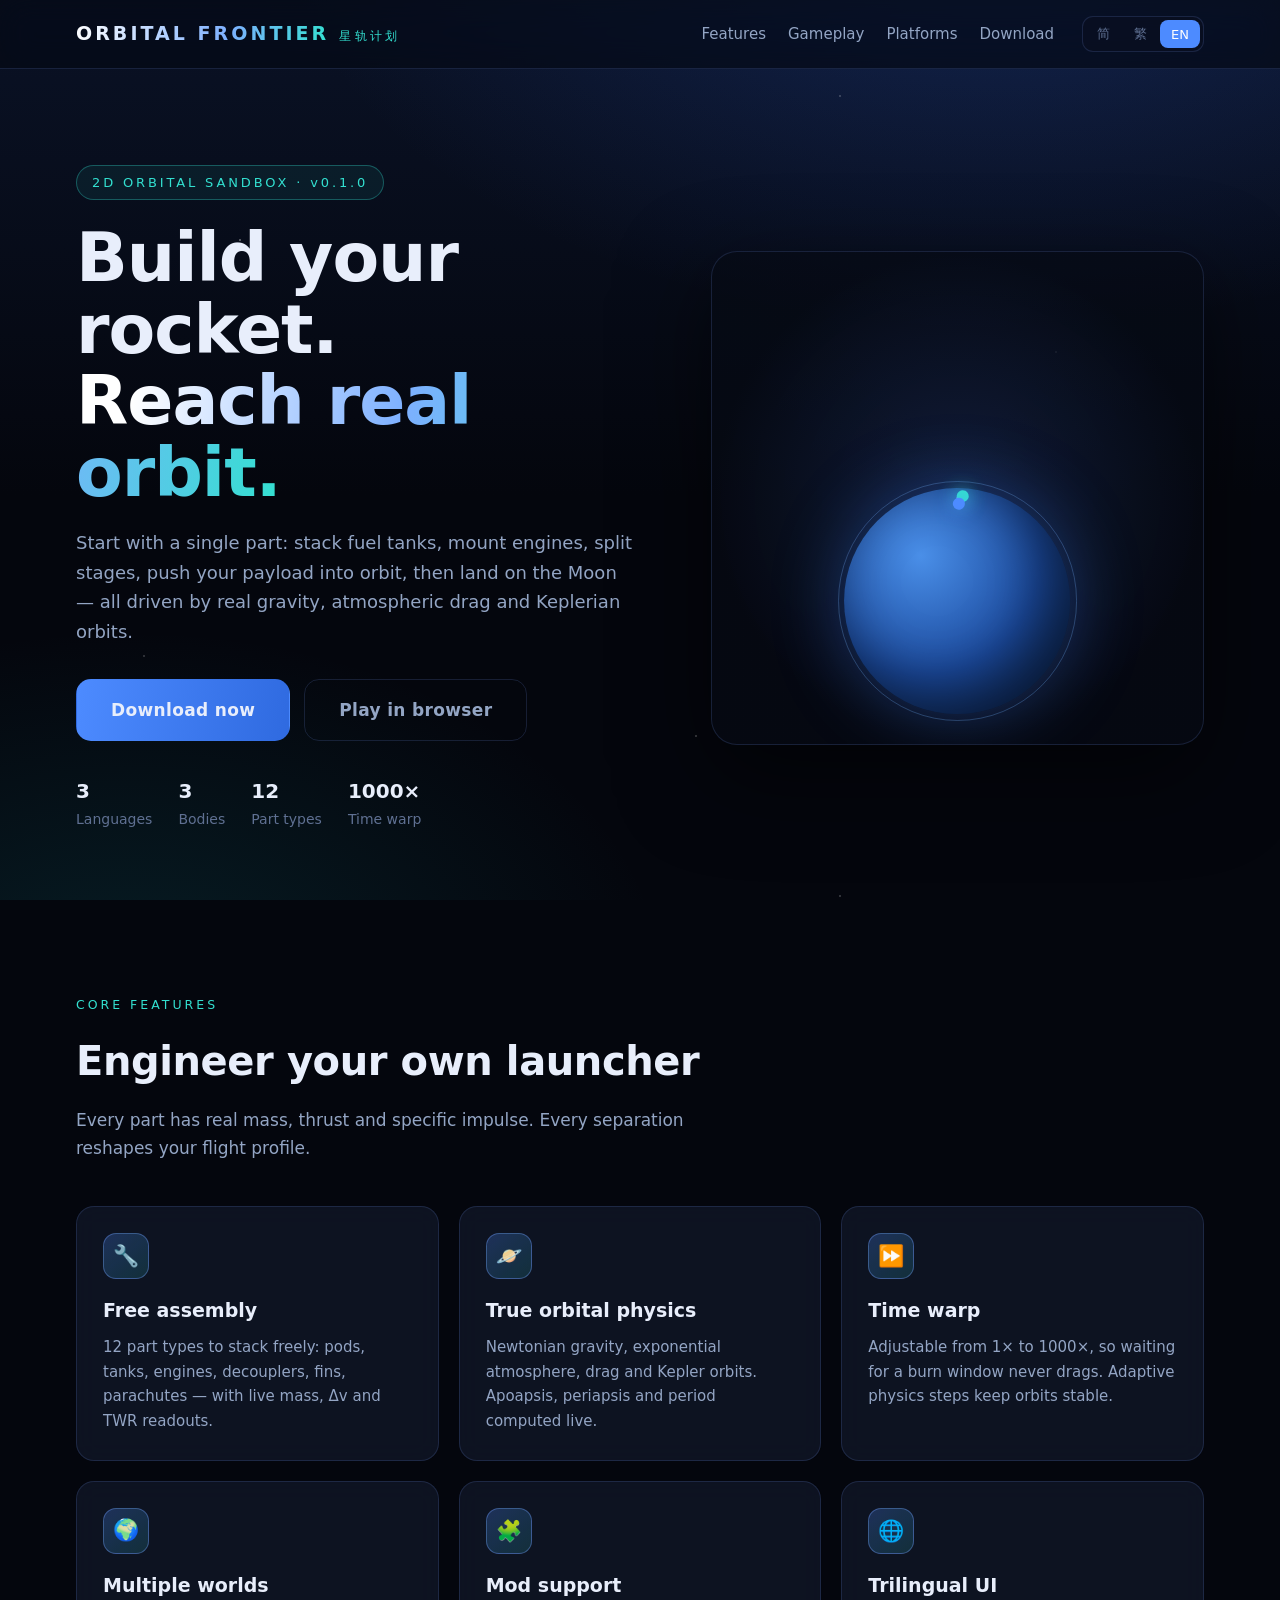
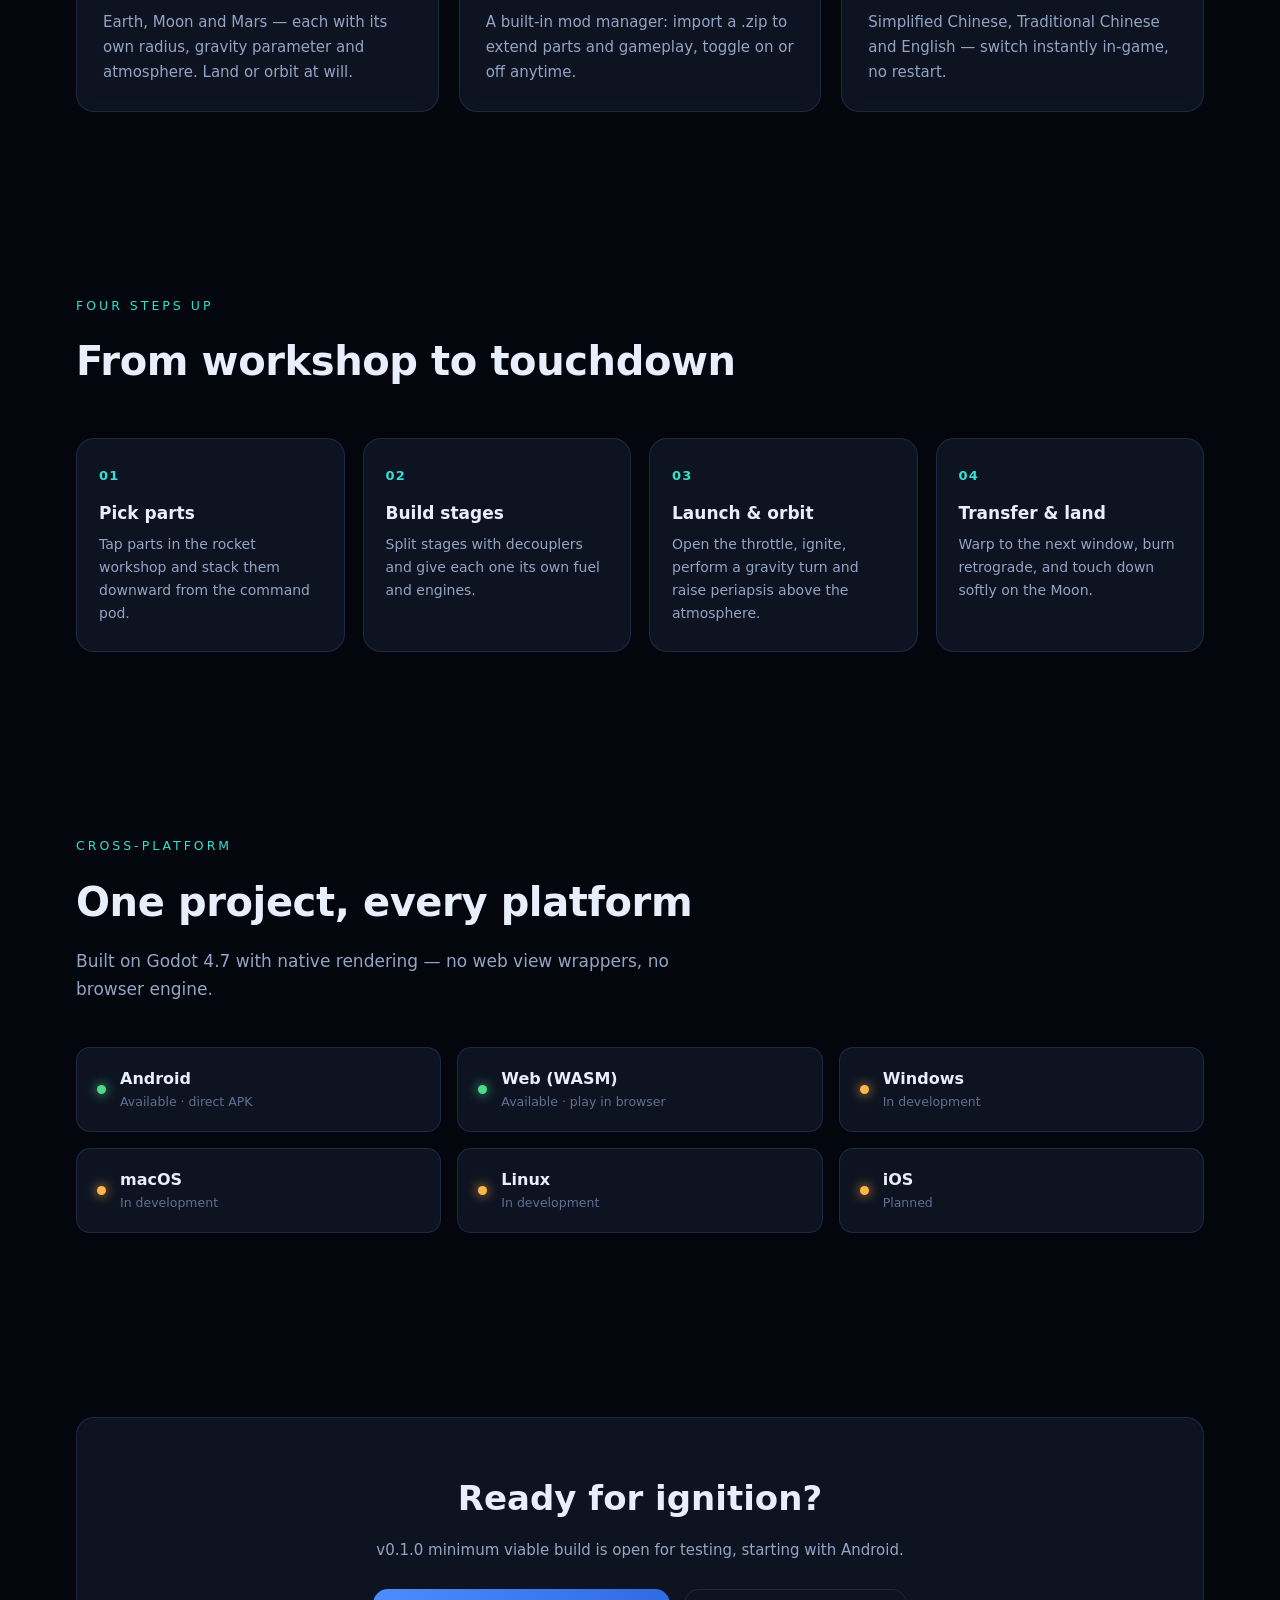
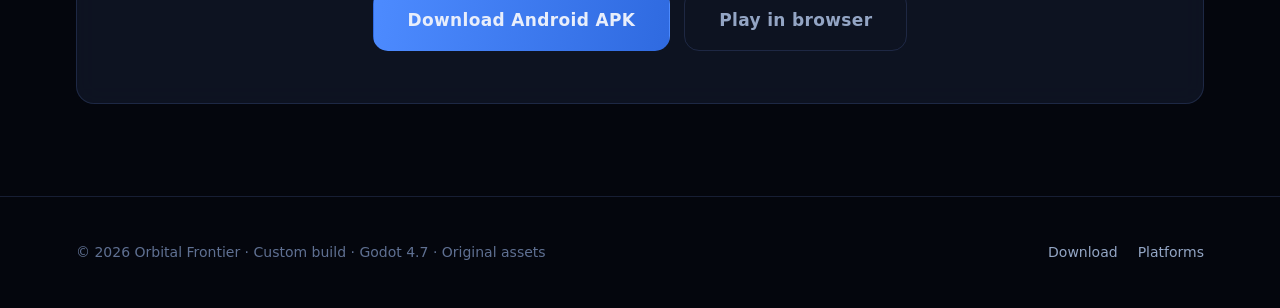
==== website/index.html @ 99273377 "feat: 星轨计划 ORBITAL FRONTIER — 2D 轨道航天沙盒（Godot 4.7） 一个原创的航天模拟游戏：自由组装多级火箭，在真实引力场中发射、重力转弯、 入轨、变轨与着陆。使用 " ====
<!DOCTYPE html>
<html lang="zh-CN">
<head>
<meta charset="UTF-8">
<meta name="viewport" content="width=device-width, initial-scale=1.0">
<title>星轨计划 ORBITAL FRONTIER — 2D 轨道航天沙盒</title>
<meta name="description" content="自由组装多级火箭，在真实引力场中发射、入轨、变轨与着陆。跨平台 2D 轨道航天模拟游戏。">
<link rel="stylesheet" href="assets/style.css">
<link rel="icon" href="data:image/svg+xml,<svg xmlns='http://www.w3.org/2000/svg' viewBox='0 0 100 100'><text y='.9em' font-size='90'>🚀</text></svg>">
</head>
<body>
<div id="stars"></div>

<header>
  <div class="wrap nav">
    <a class="brand" href="index.html">
      <span class="mark" data-i18n="brand">ORBITAL FRONTIER</span>
      <span class="sub" data-i18n="brand.sub">星轨计划</span>
    </a>
    <nav class="links">
      <a class="link" href="#features" data-i18n="nav.features">特性</a>
      <a class="link" href="#howto" data-i18n="nav.howto">玩法</a>
      <a class="link" href="#platforms" data-i18n="nav.platforms">平台</a>
      <a class="link" href="download.html" data-i18n="nav.download">下载</a>
    </nav>
    <div class="lang" id="lang">
      <button data-lang="zh_CN" class="on">简</button>
      <button data-lang="zh_TW">繁</button>
      <button data-lang="en">EN</button>
    </div>
  </div>
</header>

<!-- Hero -->
<section class="hero">
  <div class="wrap hero-grid">
    <div class="reveal">
      <div class="kicker" data-i18n="hero.kicker">2D 轨道航天沙盒 · v0.1.0</div>
      <h1 class="title">
        <span data-i18n="hero.t1">组装你的火箭</span><br>
        <span class="glow" data-i18n="hero.t2">飞向真实轨道</span>
      </h1>
      <p class="lede" data-i18n="hero.lede">从一枚零件开始：堆叠燃料罐、挂上引擎、分离级段，把载荷送进轨道，再降落在月球上。全部基于真实的引力、大气阻力与开普勒轨道力学。</p>
      <div class="cta">
        <a class="btn primary lg" href="download.html" data-i18n="hero.cta1">立即下载</a>
        <a class="btn ghost lg" href="play/" data-i18n="hero.cta2">网页试玩</a>
      </div>
      <div class="hero-meta">
        <div><b>3</b><span data-i18n="hero.m1">语言</span></div>
        <div><b>3</b><span data-i18n="hero.m2">星球</span></div>
        <div><b>12</b><span data-i18n="hero.m3">零件类型</span></div>
        <div><b>1000×</b><span data-i18n="hero.m4">时间加速</span></div>
      </div>
    </div>
    <div class="reveal">
      <div class="orbit-card">
        <div class="planet"></div>
        <div class="spinner"><div class="ring" style="width:86%;height:86%"><div class="rocket-dot" style="left:50%;top:-6px"></div></div></div>
        <div class="spinner2"><div class="ring" style="width:60%;height:60%"><div class="rocket-dot" style="left:-6px;top:50%;background:var(--accent);box-shadow:0 0 18px var(--accent)"></div></div></div>
      </div>
    </div>
  </div>
</section>

<!-- 特性 -->
<section id="features">
  <div class="wrap">
    <div class="sec-head reveal">
      <div class="eyebrow" data-i18n="feat.eyebrow">核心特性</div>
      <h2 data-i18n="feat.title">像工程师一样造火箭</h2>
      <p data-i18n="feat.sub">每一个零件都有质量、推力与比冲，每一级分离都会改变你的飞行剖面。</p>
    </div>
    <div class="grid c3">
      <div class="card reveal">
        <div class="ico">🔧</div>
        <h3 data-i18n="feat.1.t">自由组装</h3>
        <p data-i18n="feat.1.d">12 种零件自由堆叠：指令舱、燃料罐、引擎、分离器、尾翼、降落伞……实时显示质量、Δv 与推重比。</p>
      </div>
      <div class="card reveal">
        <div class="ico">🪐</div>
        <h3 data-i18n="feat.2.t">真实轨道物理</h3>
        <p data-i18n="feat.2.d">牛顿引力、指数大气模型、阻力与开普勒轨道。远地点、近地点、轨道周期实时计算。</p>
      </div>
      <div class="card reveal">
        <div class="ico">⏩</div>
        <h3 data-i18n="feat.3.t">时间加速</h3>
        <p data-i18n="feat.3.d">1× 到 1000× 可调，等待下一次点火窗口不再漫长。物理步长自适应，轨道依然稳定。</p>
      </div>
      <div class="card reveal">
        <div class="ico">🌍</div>
        <h3 data-i18n="feat.4.t">多星球场景</h3>
        <p data-i18n="feat.4.d">地球、月球与火星，各自拥有独立的半径、引力参数与大气条件，可着陆、可入轨。</p>
      </div>
      <div class="card reveal">
        <div class="ico">🧩</div>
        <h3 data-i18n="feat.5.t">Mod 支持</h3>
        <p data-i18n="feat.5.d">内置 Mod 管理器，导入 .zip 即可扩展零件与玩法，随时启用或停用。</p>
      </div>
      <div class="card reveal">
        <div class="ico">🌐</div>
        <h3 data-i18n="feat.6.t">三语言界面</h3>
        <p data-i18n="feat.6.d">简体中文、繁體中文与 English，游戏内一键即时切换，无需重启。</p>
      </div>
    </div>
  </div>
</section>

<!-- 玩法 -->
<section id="howto">
  <div class="wrap">
    <div class="sec-head reveal">
      <div class="eyebrow" data-i18n="how.eyebrow">四步上天</div>
      <h2 data-i18n="how.title">从工坊到着陆</h2>
    </div>
    <div class="steps">
      <div class="step reveal">
        <h4 data-i18n="how.1.t">挑零件</h4>
        <p data-i18n="how.1.d">在火箭工坊中点击零件，从指令舱开始向下堆叠。</p>
      </div>
      <div class="step reveal">
        <h4 data-i18n="how.2.t">组装多级</h4>
        <p data-i18n="how.2.d">用分离器切分级段，为每一级配置燃料与引擎。</p>
      </div>
      <div class="step reveal">
        <h4 data-i18n="how.3.t">发射入轨</h4>
        <p data-i18n="how.3.d">推节流阀点火，做重力转向，把近地点抬到大气层之上。</p>
      </div>
      <div class="step reveal">
        <h4 data-i18n="how.4.t">变轨与着陆</h4>
        <p data-i18n="how.4.d">用时间加速等待窗口，反推减速，安全降落在月球表面。</p>
      </div>
    </div>
  </div>
</section>

<!-- 平台 -->
<section id="platforms">
  <div class="wrap">
    <div class="sec-head reveal">
      <div class="eyebrow" data-i18n="plat.eyebrow">跨平台</div>
      <h2 data-i18n="plat.title">一套工程，全平台运行</h2>
      <p data-i18n="plat.sub">基于 Godot 4.7 原生渲染，不套壳、不依赖浏览器内核。</p>
    </div>
    <div class="plat">
      <div class="item reveal"><div class="dot"></div><div><div class="nm">Android</div><div class="st" data-i18n="plat.available">已支持 · APK 直装</div></div></div>
      <div class="item reveal"><div class="dot"></div><div><div class="nm">Web (WASM)</div><div class="st" data-i18n="plat.available2">已支持 · 浏览器直接玩</div></div></div>
      <div class="item reveal soon"><div class="dot"></div><div><div class="nm">Windows</div><div class="st" data-i18n="plat.soon">开发中</div></div></div>
      <div class="item reveal soon"><div class="dot"></div><div><div class="nm">macOS</div><div class="st" data-i18n="plat.soon">开发中</div></div></div>
      <div class="item reveal soon"><div class="dot"></div><div><div class="nm">Linux</div><div class="st" data-i18n="plat.soon">开发中</div></div></div>
      <div class="item reveal soon"><div class="dot"></div><div><div class="nm">iOS</div><div class="st" data-i18n="plat.planned">计划中</div></div></div>
    </div>
  </div>
</section>

<!-- CTA -->
<section>
  <div class="wrap center reveal">
    <div class="card" style="padding:52px 32px">
      <h2 style="font-size:34px;margin-bottom:12px" data-i18n="cta.title">准备好点火了吗？</h2>
      <p style="color:var(--dim);margin-bottom:26px" data-i18n="cta.sub">v0.1.0 最小可执行版本现已开放测试，Android 端优先。</p>
      <div class="cta" style="justify-content:center">
        <a class="btn primary lg" href="download.html" data-i18n="cta.btn1">下载 Android APK</a>
        <a class="btn ghost lg" href="play/" data-i18n="cta.btn2">在浏览器试玩</a>
      </div>
    </div>
  </div>
</section>

<footer>
  <div class="wrap foot">
    <div>© 2026 Orbital Frontier · <span data-i18n="foot.made">自制引擎 · Godot 4.7 · 原创素材</span></div>
    <div style="display:flex;gap:20px">
      <a href="download.html" data-i18n="nav.download">下载</a>
      <a href="index.html#platforms" data-i18n="nav.platforms">平台</a>
    </div>
  </div>
</footer>

<script src="assets/i18n.js"></script>
<script>
  OF.initI18n('index');
  const io = new IntersectionObserver((es) => {
    es.forEach(e => { if (e.isIntersecting) e.target.classList.add('in'); });
  }, { threshold: 0.12 });
  document.querySelectorAll('.reveal').forEach(el => io.observe(el));
</script>
</body>
</html>
---- website/assets/style.css ----
:root {
  --ink: #04060d;
  --bg: #070b16;
  --bg2: #0b1226;
  --panel: rgba(20, 28, 48, 0.62);
  --panel-solid: #121a2e;
  --stroke: rgba(90, 120, 190, 0.22);
  --stroke-hi: rgba(110, 150, 240, 0.42);
  --text: #e8eefb;
  --dim: #93a5c4;
  --mute: #5f7092;
  --accent: #4d8bff;
  --accent-hi: #7db0ff;
  --accent-lo: #2158c9;
  --cyan: #33e0d0;
  --ok: #4ddb8b;
  --warn: #ffb648;
  --radius: 18px;
  --maxw: 1180px;
  --font: "Noto Sans SC", "PingFang SC", "Microsoft YaHei", system-ui, -apple-system, "Segoe UI", Roboto, sans-serif;
}

* { box-sizing: border-box; margin: 0; padding: 0; }

html { scroll-behavior: smooth; }

body {
  font-family: var(--font);
  color: var(--text);
  background: var(--ink);
  line-height: 1.65;
  -webkit-font-smoothing: antialiased;
  overflow-x: hidden;
}

/* ── 动态星空背景 ─────────────────────────── */
#stars {
  position: fixed;
  inset: 0;
  z-index: -2;
  background:
    radial-gradient(1200px 700px at 78% -10%, rgba(45, 90, 200, 0.28), transparent 60%),
    radial-gradient(900px 600px at 10% 110%, rgba(20, 150, 160, 0.16), transparent 60%),
    linear-gradient(180deg, #0a1226 0%, #04060d 55%, #04060d 100%);
}
#stars::after {
  content: "";
  position: absolute;
  inset: 0;
  background-image:
    radial-gradient(1.4px 1.4px at 20% 30%, rgba(255,255,255,.75), transparent),
    radial-gradient(1.2px 1.2px at 70% 12%, rgba(255,255,255,.55), transparent),
    radial-gradient(1.6px 1.6px at 42% 68%, rgba(255,255,255,.65), transparent),
    radial-gradient(1.1px 1.1px at 88% 44%, rgba(255,255,255,.5), transparent),
    radial-gradient(1.3px 1.3px at 12% 82%, rgba(255,255,255,.45), transparent),
    radial-gradient(1.5px 1.5px at 58% 92%, rgba(255,255,255,.5), transparent);
  background-size: 1200px 800px;
  animation: drift 90s linear infinite;
  opacity: .8;
}
@keyframes drift { from { background-position: 0 0; } to { background-position: 1200px 800px; } }

/* ── 布局 ─────────────────────────────────── */
.wrap { max-width: var(--maxw); margin: 0 auto; padding: 0 26px; }
section { padding: 92px 0; position: relative; }
.center { text-align: center; }

/* ── 导航 ─────────────────────────────────── */
header {
  position: sticky; top: 0; z-index: 50;
  backdrop-filter: blur(16px) saturate(140%);
  background: rgba(6, 10, 20, 0.72);
  border-bottom: 1px solid var(--stroke);
}
.nav { display: flex; align-items: center; gap: 28px; height: 68px; }
.brand { display: flex; align-items: baseline; gap: 10px; text-decoration: none; color: var(--text); }
.brand .mark {
  font-weight: 800; font-size: 19px; letter-spacing: .16em;
  background: linear-gradient(100deg, #fff, var(--accent-hi) 60%, var(--cyan));
  -webkit-background-clip: text; background-clip: text; color: transparent;
}
.brand .sub { font-size: 12px; letter-spacing: .28em; color: var(--cyan); }
.nav .links { display: flex; gap: 22px; margin-left: auto; }
.nav a.link {
  color: var(--dim); text-decoration: none; font-size: 15px;
  transition: color .2s;
}
.nav a.link:hover { color: var(--text); }

/* ── 按钮 ─────────────────────────────────── */
.btn {
  display: inline-flex; align-items: center; justify-content: center; gap: 10px;
  padding: 13px 26px; border-radius: 13px; border: 1px solid var(--stroke-hi);
  background: linear-gradient(180deg, rgba(77,139,255,.22), rgba(77,139,255,.10));
  color: var(--text); font-family: var(--font); font-size: 16px; font-weight: 600;
  text-decoration: none; cursor: pointer; transition: transform .16s, box-shadow .22s, background .2s;
  letter-spacing: .02em;
}
.btn:hover { transform: translateY(-2px); box-shadow: 0 12px 34px rgba(77,139,255,.28); background: linear-gradient(180deg, rgba(77,139,255,.34), rgba(77,139,255,.16)); }
.btn.primary { background: linear-gradient(100deg, var(--accent), #2f6ae0); border-color: transparent; }
.btn.primary:hover { box-shadow: 0 14px 40px rgba(77,139,255,.45); }
.btn.ghost { background: transparent; border-color: var(--stroke); color: var(--dim); }
.btn.ghost:hover { color: var(--text); border-color: var(--stroke-hi); }
.btn.lg { padding: 16px 34px; font-size: 17px; border-radius: 15px; }
.btn.sm { padding: 9px 18px; font-size: 14px; border-radius: 11px; }

/* 语言切换 */
.lang {
  display: flex; gap: 2px; border: 1px solid var(--stroke); border-radius: 11px;
  padding: 3px; background: rgba(10,16,32,.6);
}
.lang button {
  border: 0; background: transparent; color: var(--mute); cursor: pointer;
  font-family: var(--font); font-size: 13px; padding: 5px 11px; border-radius: 8px;
  transition: all .18s;
}
.lang button.on { background: var(--accent); color: #fff; }
.lang button:hover:not(.on) { color: var(--text); }

/* ── Hero ─────────────────────────────────── */
.hero { padding: 96px 0 72px; }
.hero-grid { display: grid; grid-template-columns: 1.08fr .92fr; gap: 56px; align-items: center; }
.kicker {
  display: inline-flex; align-items: center; gap: 8px;
  font-size: 13px; letter-spacing: .22em; color: var(--cyan);
  border: 1px solid rgba(51,224,208,.32); border-radius: 999px;
  padding: 6px 15px; margin-bottom: 22px; background: rgba(51,224,208,.07);
}
h1.title {
  font-size: clamp(40px, 6vw, 68px); line-height: 1.05; font-weight: 800;
  letter-spacing: -.015em; margin-bottom: 20px;
}
h1.title .glow {
  background: linear-gradient(100deg, #fff 10%, var(--accent-hi) 55%, var(--cyan));
  -webkit-background-clip: text; background-clip: text; color: transparent;
}
.lede { font-size: 18px; color: var(--dim); max-width: 560px; margin-bottom: 32px; }
.cta { display: flex; gap: 14px; flex-wrap: wrap; }
.hero-meta { display: flex; gap: 26px; margin-top: 34px; color: var(--mute); font-size: 14px; }
.hero-meta b { color: var(--text); font-size: 20px; display: block; font-weight: 700; }

/* 视觉卡：轨道示意 */
.orbit-card {
  position: relative; aspect-ratio: 1/1; border-radius: 26px;
  border: 1px solid var(--stroke); background: radial-gradient(circle at 50% 50%, rgba(30,50,100,.5), rgba(6,10,20,.7) 70%);
  overflow: hidden; box-shadow: 0 30px 90px rgba(0,0,0,.55);
}
.planet {
  position: absolute; left: 50%; bottom: 6%; transform: translateX(-50%);
  width: 46%; aspect-ratio: 1/1; border-radius: 50%;
  background: radial-gradient(circle at 34% 30%, #4a8fe8, #1b4a9e 55%, #0d2a5c);
  box-shadow: inset -20px -20px 60px rgba(0,0,0,.55), 0 0 70px rgba(60,130,255,.35);
}
.planet::after {
  content: ""; position: absolute; inset: -3%; border-radius: 50%;
  border: 1px solid rgba(120,180,255,.28);
}
.ring {
  position: absolute; left: 50%; top: 50%; border: 1px dashed rgba(120,180,255,.30);
  border-radius: 50%; transform: translate(-50%, -50%) rotate(-18deg);
}
.rocket-dot {
  position: absolute; width: 12px; height: 12px; border-radius: 50%;
  background: var(--cyan); box-shadow: 0 0 18px var(--cyan);
}
@keyframes orbit { from { transform: rotate(0deg); } to { transform: rotate(360deg); } }
.spinner { position: absolute; left: 50%; top: 50%; transform: translate(-50%,-50%); animation: orbit 14s linear infinite; }
.spinner2 { position: absolute; left: 50%; top: 50%; transform: translate(-50%,-50%); animation: orbit 22s linear infinite reverse; }

/* ── 标题区 ───────────────────────────────── */
.sec-head { margin-bottom: 44px; }
.sec-head h2 { font-size: clamp(28px, 3.4vw, 40px); font-weight: 750; letter-spacing: -.01em; margin-bottom: 12px; }
.sec-head p { color: var(--dim); font-size: 17px; max-width: 640px; }
.eyebrow { font-size: 12.5px; letter-spacing: .24em; color: var(--cyan); margin-bottom: 12px; text-transform: uppercase; }

/* ── 卡片网格 ─────────────────────────────── */
.grid { display: grid; gap: 20px; }
.grid.c3 { grid-template-columns: repeat(3, 1fr); }
.grid.c2 { grid-template-columns: repeat(2, 1fr); }
.card {
  background: var(--panel); border: 1px solid var(--stroke); border-radius: var(--radius);
  padding: 26px; backdrop-filter: blur(12px);
  transition: transform .22s, border-color .22s, box-shadow .22s;
}
.card:hover { transform: translateY(-4px); border-color: var(--stroke-hi); box-shadow: 0 18px 46px rgba(0,0,0,.45); }
.card h3 { font-size: 19px; margin-bottom: 9px; font-weight: 650; }
.card p { color: var(--dim); font-size: 15px; }
.ico {
  width: 46px; height: 46px; border-radius: 13px; display: grid; place-items: center;
  margin-bottom: 16px; font-size: 21px;
  background: linear-gradient(140deg, rgba(77,139,255,.26), rgba(51,224,208,.14));
  border: 1px solid var(--stroke-hi);
}

/* ── 步骤 ─────────────────────────────────── */
.steps { display: grid; grid-template-columns: repeat(4, 1fr); gap: 18px; counter-reset: s; }
.step { position: relative; padding: 26px 22px; border-radius: var(--radius); background: var(--panel); border: 1px solid var(--stroke); }
.step::before {
  counter-increment: s; content: "0" counter(s);
  font-size: 13px; font-weight: 700; letter-spacing: .1em; color: var(--cyan); display: block; margin-bottom: 12px;
}
.step h4 { font-size: 17px; margin-bottom: 6px; }
.step p { color: var(--dim); font-size: 14px; }

/* ── 平台 ─────────────────────────────────── */
.plat { display: grid; grid-template-columns: repeat(3, 1fr); gap: 16px; }
.plat .item {
  display: flex; align-items: center; gap: 14px; padding: 18px 20px;
  border: 1px solid var(--stroke); border-radius: 14px; background: var(--panel);
}
.plat .item .dot { width: 9px; height: 9px; border-radius: 50%; background: var(--ok); box-shadow: 0 0 12px var(--ok); }
.plat .item.soon .dot { background: var(--warn); box-shadow: 0 0 12px var(--warn); }
.plat .item .nm { font-weight: 600; }
.plat .item .st { font-size: 12.5px; color: var(--mute); }

/* ── 下载卡 ───────────────────────────────── */
.dl-list { display: grid; gap: 14px; }
.dl {
  display: flex; align-items: center; gap: 20px; padding: 22px 26px;
  border: 1px solid var(--stroke); border-radius: var(--radius); background: var(--panel);
  transition: border-color .2s, transform .2s;
}
.dl:hover { border-color: var(--stroke-hi); transform: translateY(-2px); }
.dl .pl-ico { width: 52px; height: 52px; border-radius: 14px; display: grid; place-items: center; color: var(--accent-hi); background: rgba(77,139,255,.13); border: 1px solid var(--stroke-hi); flex: none; }
.dl .pl-ico svg { width: 26px; height: 26px; }
.dl.primary { border-color: rgba(77,139,255,.42); background: linear-gradient(120deg, rgba(77,139,255,.13), rgba(20,28,48,.62) 55%); }
.dl.dim { opacity: .7; }
.dl.dim:hover { opacity: 1; }
.sub-h { font-size: 22px; font-weight: 700; margin-bottom: 18px; }
.step-card { display: flex; gap: 16px; align-items: flex-start; }
.step-card .num {
  flex: none; width: 34px; height: 34px; border-radius: 10px; display: grid; place-items: center;
  font-weight: 700; font-size: 16px; color: #fff;
  background: linear-gradient(140deg, var(--accent), var(--accent-lo));
}
.dl .info { flex: 1; }
.dl .info .n { font-size: 18px; font-weight: 650; }
.dl .info .d { font-size: 13.5px; color: var(--mute); }
.dl .info .tags { display: flex; gap: 8px; margin-top: 7px; flex-wrap: wrap; }
.tag { font-size: 11.5px; padding: 3px 10px; border-radius: 999px; border: 1px solid var(--stroke); color: var(--dim); }
.tag.ok { border-color: rgba(77,219,139,.4); color: var(--ok); }
.tag.warn { border-color: rgba(255,182,72,.4); color: var(--warn); }
.dl .act { display: flex; gap: 10px; align-items: center; }

/* ── 页脚 ─────────────────────────────────── */
footer { border-top: 1px solid var(--stroke); padding: 44px 0; color: var(--mute); font-size: 14px; }
.foot { display: flex; justify-content: space-between; gap: 24px; flex-wrap: wrap; align-items: center; }
.foot a { color: var(--dim); text-decoration: none; }
.foot a:hover { color: var(--text); }

/* ── 提示条 ───────────────────────────────── */
.notice {
  border: 1px solid rgba(255,182,72,.32); background: rgba(255,182,72,.08);
  border-radius: 14px; padding: 15px 20px; color: #ffd79a; font-size: 14.5px;
  display: flex; gap: 12px; align-items: flex-start;
}

/* ── 入场动画 ─────────────────────────────── */
.reveal { opacity: 0; transform: translateY(22px); transition: opacity .7s cubic-bezier(.2,.7,.3,1), transform .7s cubic-bezier(.2,.7,.3,1); }
.reveal.in { opacity: 1; transform: none; }

@media (max-width: 940px) {
  .hero-grid { grid-template-columns: 1fr; gap: 40px; }
  .grid.c3, .steps, .plat { grid-template-columns: 1fr 1fr; }
}
@media (max-width: 620px) {
  .grid.c3, .grid.c2, .steps, .plat { grid-template-columns: 1fr; }
  .nav .links { display: none; }
  .dl { flex-direction: column; align-items: stretch; }
  section { padding: 64px 0; }
}
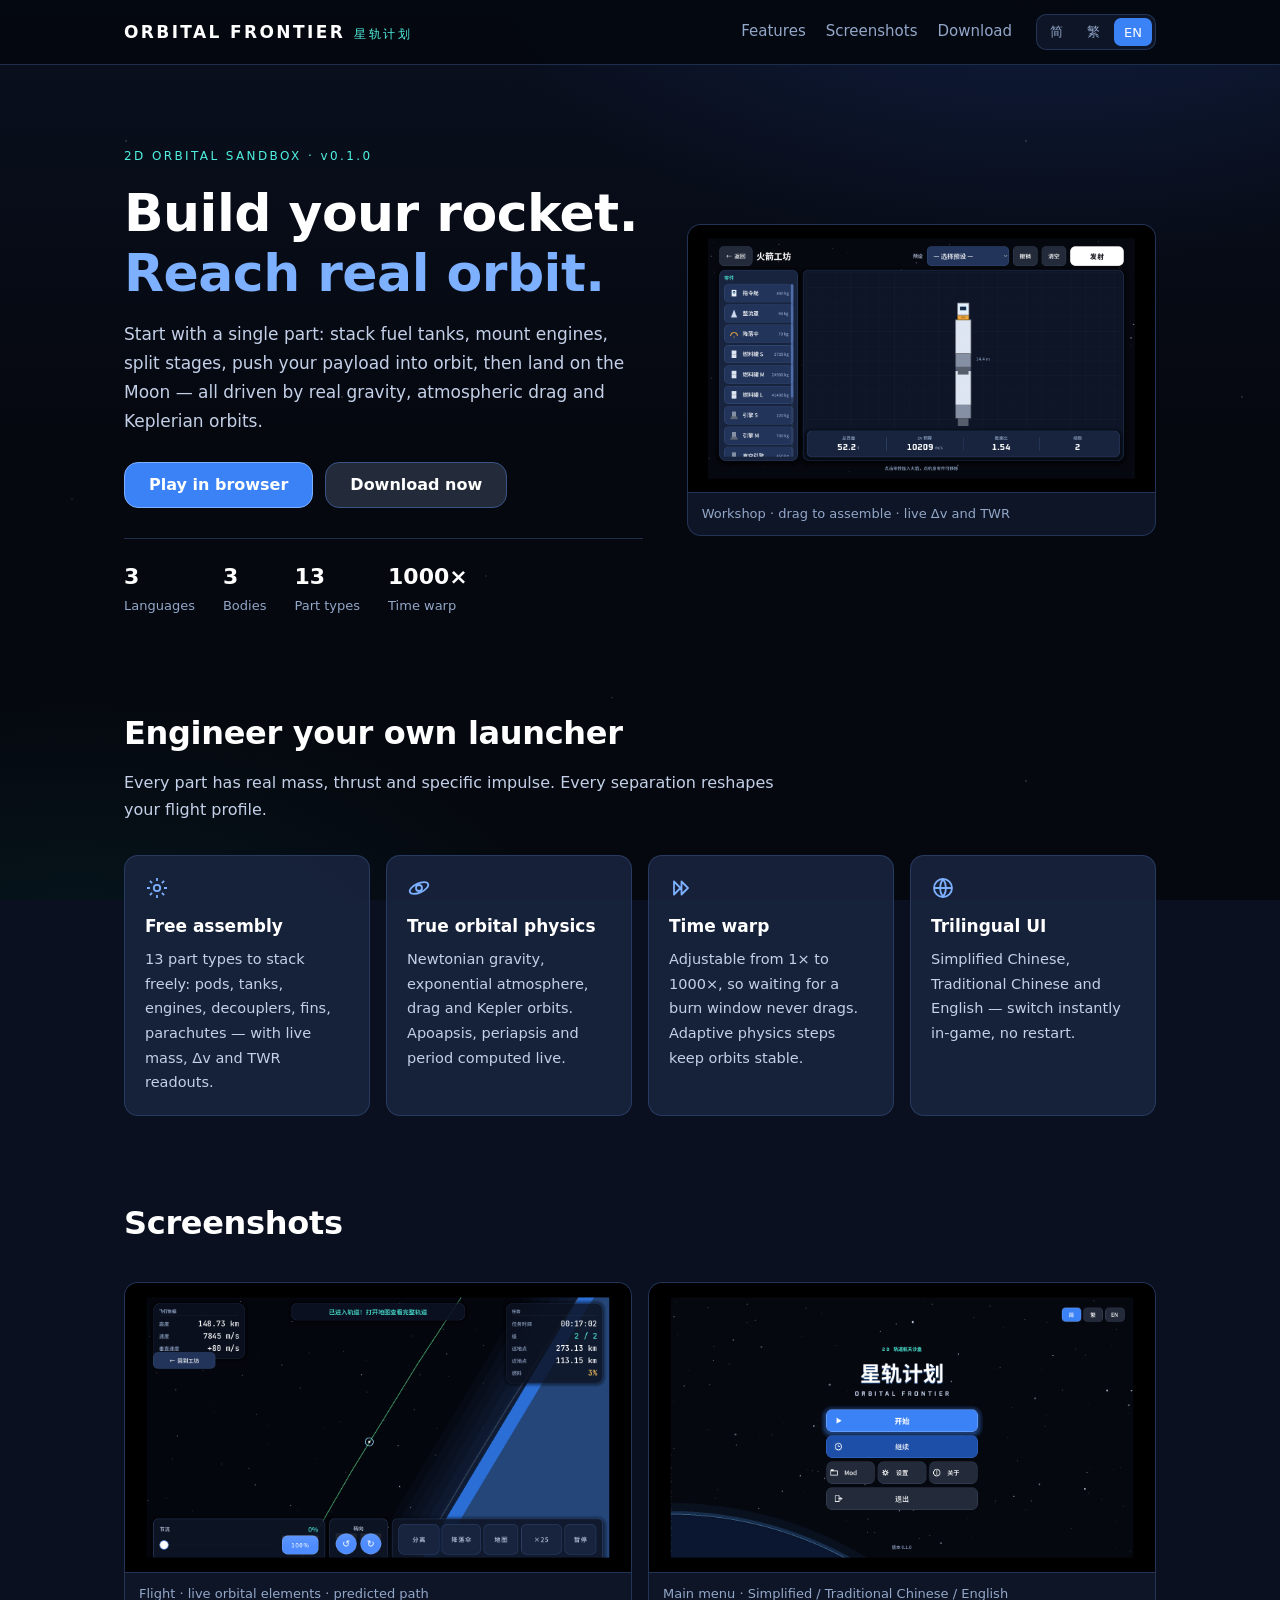
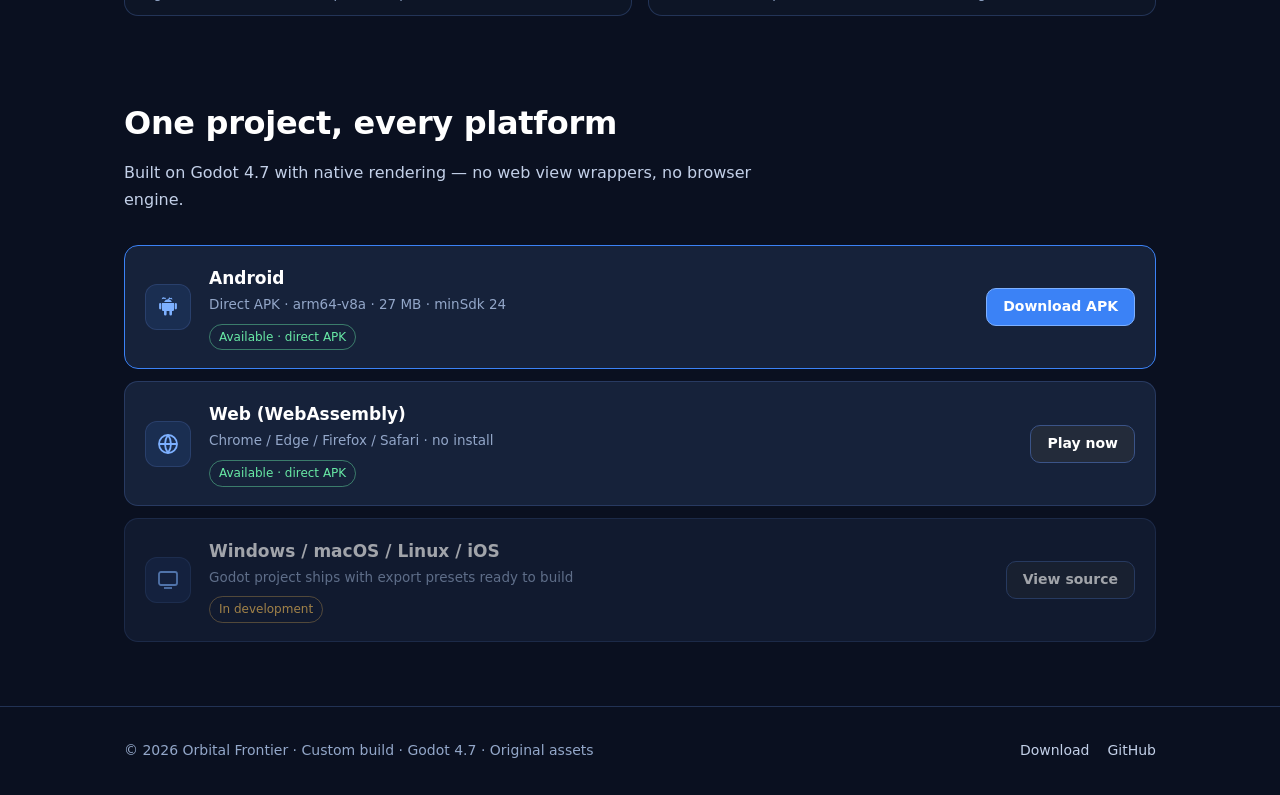
==== commit 97c89055: "refactor(ui): 统一全站视觉规范，重做官网 游戏内 UI - UiKit 新增尺寸/字号/圆角常量，以及 page_scaffold 统一页面骨架 - 设置 / 存档 / Mod / 关于" ====
--- a/website/index.html
+++ b/website/index.html
@@ -6,21 +6,19 @@
 <title>星轨计划 ORBITAL FRONTIER — 2D 轨道航天沙盒</title>
 <meta name="description" content="自由组装多级火箭，在真实引力场中发射、入轨、变轨与着陆。跨平台 2D 轨道航天模拟游戏。">
 <link rel="stylesheet" href="assets/style.css">
-<link rel="icon" href="data:image/svg+xml,<svg xmlns='http://www.w3.org/2000/svg' viewBox='0 0 100 100'><text y='.9em' font-size='90'>🚀</text></svg>">
+<link rel="icon" href="data:image/svg+xml,<svg xmlns='http://www.w3.org/2000/svg' viewBox='0 0 32 32'><rect width='32' height='32' rx='7' fill='%230a1020'/><circle cx='16' cy='16' r='5' fill='%233b82f6'/><ellipse cx='16' cy='16' rx='13' ry='6' fill='none' stroke='%234ff0df' stroke-width='1.6' transform='rotate(-25 16 16)'/></svg>">
 </head>
 <body>
-<div id="stars"></div>
 
 <header>
   <div class="wrap nav">
     <a class="brand" href="index.html">
-      <span class="mark" data-i18n="brand">ORBITAL FRONTIER</span>
+      <span class="mark">ORBITAL FRONTIER</span>
       <span class="sub" data-i18n="brand.sub">星轨计划</span>
     </a>
     <nav class="links">
       <a class="link" href="#features" data-i18n="nav.features">特性</a>
-      <a class="link" href="#howto" data-i18n="nav.howto">玩法</a>
-      <a class="link" href="#platforms" data-i18n="nav.platforms">平台</a>
+      <a class="link" href="#shots" data-i18n="nav.shots">截图</a>
       <a class="link" href="download.html" data-i18n="nav.download">下载</a>
     </nav>
     <div class="lang" id="lang">
@@ -31,73 +29,56 @@
   </div>
 </header>
 
-<!-- Hero -->
+<!-- ── Hero ───────────────────────────────── -->
 <section class="hero">
   <div class="wrap hero-grid">
     <div class="reveal">
       <div class="kicker" data-i18n="hero.kicker">2D 轨道航天沙盒 · v0.1.0</div>
-      <h1 class="title">
-        <span data-i18n="hero.t1">组装你的火箭</span><br>
-        <span class="glow" data-i18n="hero.t2">飞向真实轨道</span>
-      </h1>
+      <h1><span data-i18n="hero.t1">组装你的火箭</span><br><em data-i18n="hero.t2">飞向真实轨道</em></h1>
       <p class="lede" data-i18n="hero.lede">从一枚零件开始：堆叠燃料罐、挂上引擎、分离级段，把载荷送进轨道，再降落在月球上。全部基于真实的引力、大气阻力与开普勒轨道力学。</p>
       <div class="cta">
-        <a class="btn primary lg" href="download.html" data-i18n="hero.cta1">立即下载</a>
-        <a class="btn ghost lg" href="play/" data-i18n="hero.cta2">网页试玩</a>
+        <a class="btn primary" href="play/" data-i18n="hero.cta2">网页试玩</a>
+        <a class="btn" href="download.html" data-i18n="hero.cta1">下载 Android 版</a>
       </div>
-      <div class="hero-meta">
+      <div class="meta">
         <div><b>3</b><span data-i18n="hero.m1">语言</span></div>
         <div><b>3</b><span data-i18n="hero.m2">星球</span></div>
-        <div><b>12</b><span data-i18n="hero.m3">零件类型</span></div>
+        <div><b>13</b><span data-i18n="hero.m3">零件类型</span></div>
         <div><b>1000×</b><span data-i18n="hero.m4">时间加速</span></div>
       </div>
     </div>
-    <div class="reveal">
-      <div class="orbit-card">
-        <div class="planet"></div>
-        <div class="spinner"><div class="ring" style="width:86%;height:86%"><div class="rocket-dot" style="left:50%;top:-6px"></div></div></div>
-        <div class="spinner2"><div class="ring" style="width:60%;height:60%"><div class="rocket-dot" style="left:-6px;top:50%;background:var(--accent);box-shadow:0 0 18px var(--accent)"></div></div></div>
-      </div>
-    </div>
+    <figure class="shot reveal">
+      <img src="assets/shots/workshop.png" alt="火箭工坊" loading="lazy">
+      <figcaption data-i18n="shot.workshop">火箭工坊 · 拖拽组装 · 实时 Δv 与推重比</figcaption>
+    </figure>
   </div>
 </section>
 
-<!-- 特性 -->
-<section id="features">
+<!-- ── 特性 ───────────────────────────────── -->
+<section id="features" class="tight">
   <div class="wrap">
     <div class="sec-head reveal">
-      <div class="eyebrow" data-i18n="feat.eyebrow">核心特性</div>
       <h2 data-i18n="feat.title">像工程师一样造火箭</h2>
       <p data-i18n="feat.sub">每一个零件都有质量、推力与比冲，每一级分离都会改变你的飞行剖面。</p>
     </div>
-    <div class="grid c3">
+    <div class="grid c4">
       <div class="card reveal">
-        <div class="ico">🔧</div>
+        <div class="ico"><svg viewBox="0 0 24 24" fill="none" stroke="currentColor" stroke-width="1.8"><circle cx="12" cy="12" r="3.2"/><path d="M12 2v3M12 19v3M2 12h3M19 12h3M4.9 4.9l2.2 2.2M16.9 16.9l2.2 2.2M19.1 4.9l-2.2 2.2M7.1 16.9l-2.2 2.2"/></svg></div>
         <h3 data-i18n="feat.1.t">自由组装</h3>
-        <p data-i18n="feat.1.d">12 种零件自由堆叠：指令舱、燃料罐、引擎、分离器、尾翼、降落伞……实时显示质量、Δv 与推重比。</p>
+        <p data-i18n="feat.1.d">13 种零件自由堆叠：指令舱、燃料罐、引擎、分离器、尾翼、降落伞……实时显示质量、Δv 与推重比。</p>
       </div>
       <div class="card reveal">
-        <div class="ico">🪐</div>
+        <div class="ico"><svg viewBox="0 0 24 24" fill="none" stroke="currentColor" stroke-width="1.8"><circle cx="12" cy="12" r="3"/><ellipse cx="12" cy="12" rx="10" ry="4.6" transform="rotate(-25 12 12)"/></svg></div>
         <h3 data-i18n="feat.2.t">真实轨道物理</h3>
         <p data-i18n="feat.2.d">牛顿引力、指数大气模型、阻力与开普勒轨道。远地点、近地点、轨道周期实时计算。</p>
       </div>
       <div class="card reveal">
-        <div class="ico">⏩</div>
+        <div class="ico"><svg viewBox="0 0 24 24" fill="none" stroke="currentColor" stroke-width="1.8" stroke-linejoin="round"><path d="M5 5.5l6.5 6.5L5 18.5zM12.5 5.5L19 12l-6.5 6.5z"/></svg></div>
         <h3 data-i18n="feat.3.t">时间加速</h3>
         <p data-i18n="feat.3.d">1× 到 1000× 可调，等待下一次点火窗口不再漫长。物理步长自适应，轨道依然稳定。</p>
       </div>
       <div class="card reveal">
-        <div class="ico">🌍</div>
-        <h3 data-i18n="feat.4.t">多星球场景</h3>
-        <p data-i18n="feat.4.d">地球、月球与火星，各自拥有独立的半径、引力参数与大气条件，可着陆、可入轨。</p>
-      </div>
-      <div class="card reveal">
-        <div class="ico">🧩</div>
-        <h3 data-i18n="feat.5.t">Mod 支持</h3>
-        <p data-i18n="feat.5.d">内置 Mod 管理器，导入 .zip 即可扩展零件与玩法，随时启用或停用。</p>
-      </div>
-      <div class="card reveal">
-        <div class="ico">🌐</div>
+        <div class="ico"><svg viewBox="0 0 24 24" fill="none" stroke="currentColor" stroke-width="1.8"><circle cx="12" cy="12" r="9"/><path d="M3 12h18M12 3a15 15 0 0 1 0 18M12 3a15 15 0 0 0 0 18"/></svg></div>
         <h3 data-i18n="feat.6.t">三语言界面</h3>
         <p data-i18n="feat.6.d">简体中文、繁體中文与 English，游戏内一键即时切换，无需重启。</p>
       </div>
@@ -105,62 +86,65 @@
   </div>
 </section>
 
-<!-- 玩法 -->
-<section id="howto">
+<!-- ── 截图 ───────────────────────────────── -->
+<section id="shots" class="tight">
   <div class="wrap">
     <div class="sec-head reveal">
-      <div class="eyebrow" data-i18n="how.eyebrow">四步上天</div>
-      <h2 data-i18n="how.title">从工坊到着陆</h2>
+      <h2 data-i18n="shots.title">游戏画面</h2>
     </div>
-    <div class="steps">
-      <div class="step reveal">
-        <h4 data-i18n="how.1.t">挑零件</h4>
-        <p data-i18n="how.1.d">在火箭工坊中点击零件，从指令舱开始向下堆叠。</p>
-      </div>
-      <div class="step reveal">
-        <h4 data-i18n="how.2.t">组装多级</h4>
-        <p data-i18n="how.2.d">用分离器切分级段，为每一级配置燃料与引擎。</p>
-      </div>
-      <div class="step reveal">
-        <h4 data-i18n="how.3.t">发射入轨</h4>
-        <p data-i18n="how.3.d">推节流阀点火，做重力转向，把近地点抬到大气层之上。</p>
-      </div>
-      <div class="step reveal">
-        <h4 data-i18n="how.4.t">变轨与着陆</h4>
-        <p data-i18n="how.4.d">用时间加速等待窗口，反推减速，安全降落在月球表面。</p>
-      </div>
+    <div class="grid c2">
+      <figure class="shot reveal">
+        <img src="assets/shots/flight.png" alt="入轨飞行" loading="lazy">
+        <figcaption data-i18n="shot.flight">飞行控制 · 实时轨道根数 · 预测轨迹</figcaption>
+      </figure>
+      <figure class="shot reveal">
+        <img src="assets/shots/menu.png" alt="主菜单" loading="lazy">
+        <figcaption data-i18n="shot.menu">主菜单 · 简中 / 繁中 / English</figcaption>
+      </figure>
     </div>
   </div>
 </section>
 
-<!-- 平台 -->
-<section id="platforms">
+<!-- ── 下载 ───────────────────────────────── -->
+<section class="tight">
   <div class="wrap">
     <div class="sec-head reveal">
-      <div class="eyebrow" data-i18n="plat.eyebrow">跨平台</div>
-      <h2 data-i18n="plat.title">一套工程，全平台运行</h2>
+      <h2 data-i18n="plat.title">选择你的平台</h2>
       <p data-i18n="plat.sub">基于 Godot 4.7 原生渲染，不套壳、不依赖浏览器内核。</p>
     </div>
-    <div class="plat">
-      <div class="item reveal"><div class="dot"></div><div><div class="nm">Android</div><div class="st" data-i18n="plat.available">已支持 · APK 直装</div></div></div>
-      <div class="item reveal"><div class="dot"></div><div><div class="nm">Web (WASM)</div><div class="st" data-i18n="plat.available2">已支持 · 浏览器直接玩</div></div></div>
-      <div class="item reveal soon"><div class="dot"></div><div><div class="nm">Windows</div><div class="st" data-i18n="plat.soon">开发中</div></div></div>
-      <div class="item reveal soon"><div class="dot"></div><div><div class="nm">macOS</div><div class="st" data-i18n="plat.soon">开发中</div></div></div>
-      <div class="item reveal soon"><div class="dot"></div><div><div class="nm">Linux</div><div class="st" data-i18n="plat.soon">开发中</div></div></div>
-      <div class="item reveal soon"><div class="dot"></div><div><div class="nm">iOS</div><div class="st" data-i18n="plat.planned">计划中</div></div></div>
-    </div>
-  </div>
-</section>
-
-<!-- CTA -->
-<section>
-  <div class="wrap center reveal">
-    <div class="card" style="padding:52px 32px">
-      <h2 style="font-size:34px;margin-bottom:12px" data-i18n="cta.title">准备好点火了吗？</h2>
-      <p style="color:var(--dim);margin-bottom:26px" data-i18n="cta.sub">v0.1.0 最小可执行版本现已开放测试，Android 端优先。</p>
-      <div class="cta" style="justify-content:center">
-        <a class="btn primary lg" href="download.html" data-i18n="cta.btn1">下载 Android APK</a>
-        <a class="btn ghost lg" href="play/" data-i18n="cta.btn2">在浏览器试玩</a>
+    <div class="rows">
+      <div class="row hl reveal">
+        <div class="ico"><svg viewBox="0 0 24 24" fill="currentColor"><path d="M6 8.5h12v7a1 1 0 0 1-1 1h-1v3.2a1.3 1.3 0 1 1-2.6 0V16.5h-2.8v3.2a1.3 1.3 0 1 1-2.6 0V16.5H7a1 1 0 0 1-1-1zM4.2 8.5a1.1 1.1 0 0 1 1.1 1.1v4.2a1.1 1.1 0 0 1-2.2 0V9.6a1.1 1.1 0 0 1 1.1-1.1zm15.6 0a1.1 1.1 0 0 1 1.1 1.1v4.2a1.1 1.1 0 0 1-2.2 0V9.6a1.1 1.1 0 0 1 1.1-1.1zM15.6 3.2l1 1.7a5.6 5.6 0 0 0-4.6 0l1-1.7a.6.6 0 0 1 .8-.2.6.6 0 0 1 .2.8zM8.4 3.2a.6.6 0 0 1 .8-.2l1 1.7a5.6 5.6 0 0 0-4.6 0l1-1.7a.6.6 0 0 1 .8-.2zM8 7.4h8a4.4 4.4 0 0 0-8 0z" transform="translate(0,-.5)"/></svg></div>
+        <div class="info">
+          <div class="n">Android</div>
+          <div class="d" data-i18n="plat.android.d">APK 直装 · arm64-v8a · 27 MB · minSdk 24</div>
+          <div style="margin-top:6px"><span class="tag ok" data-i18n="plat.available">已支持</span></div>
+        </div>
+        <div class="act">
+          <a class="btn primary sm" href="downloads/orbital-frontier.apk" download data-i18n="dl.btn">下载 APK</a>
+        </div>
+      </div>
+      <div class="row reveal">
+        <div class="ico"><svg viewBox="0 0 24 24" fill="none" stroke="currentColor" stroke-width="1.8"><circle cx="12" cy="12" r="9"/><path d="M3 12h18M12 3a15 15 0 0 1 0 18M12 3a15 15 0 0 0 0 18"/></svg></div>
+        <div class="info">
+          <div class="n">Web (WebAssembly)</div>
+          <div class="d" data-i18n="plat.web.d">Chrome / Edge / Firefox / Safari · 无需安装</div>
+          <div style="margin-top:6px"><span class="tag ok" data-i18n="plat.available">已支持</span></div>
+        </div>
+        <div class="act">
+          <a class="btn sm" href="play/" data-i18n="plat.play">立即试玩</a>
+        </div>
+      </div>
+      <div class="row dim reveal">
+        <div class="ico"><svg viewBox="0 0 24 24" fill="none" stroke="currentColor" stroke-width="1.8"><rect x="3" y="4" width="18" height="13" rx="2"/><path d="M8 20h8"/></svg></div>
+        <div class="info">
+          <div class="n">Windows / macOS / Linux / iOS</div>
+          <div class="d" data-i18n="plat.desk.d">Godot 工程已配好导出预设，可自行打包</div>
+          <div style="margin-top:6px"><span class="tag warn" data-i18n="plat.soon">开发中</span></div>
+        </div>
+        <div class="act">
+          <a class="btn sm" href="https://github.com/DingdingOvO/orbital-frontier" target="_blank" rel="noopener" data-i18n="plat.src">查看源码</a>
+        </div>
       </div>
     </div>
   </div>
@@ -169,20 +153,14 @@
 <footer>
   <div class="wrap foot">
     <div>© 2026 Orbital Frontier · <span data-i18n="foot.made">自制引擎 · Godot 4.7 · 原创素材</span></div>
-    <div style="display:flex;gap:20px">
+    <div style="display:flex;gap:18px">
       <a href="download.html" data-i18n="nav.download">下载</a>
-      <a href="index.html#platforms" data-i18n="nav.platforms">平台</a>
+      <a href="https://github.com/DingdingOvO/orbital-frontier" target="_blank" rel="noopener">GitHub</a>
     </div>
   </div>
 </footer>
 
 <script src="assets/i18n.js"></script>
-<script>
-  OF.initI18n('index');
-  const io = new IntersectionObserver((es) => {
-    es.forEach(e => { if (e.isIntersecting) e.target.classList.add('in'); });
-  }, { threshold: 0.12 });
-  document.querySelectorAll('.reveal').forEach(el => io.observe(el));
-</script>
+<script>OF.initI18n('index');</script>
 </body>
 </html>
--- a/website/assets/style.css
+++ b/website/assets/style.css
@@ -1,22 +1,30 @@
+/* ══════════════════════════════════════════════════════════
+   ORBITAL FRONTIER / 星轨计划 — 官网样式
+   约定：与游戏内 UI 共用同一套配色与圆角；
+        不用毛玻璃、不用渐变按钮、不做位移动效，保持简洁。
+   ══════════════════════════════════════════════════════════ */
+
 :root {
-  --ink: #04060d;
-  --bg: #070b16;
-  --bg2: #0b1226;
-  --panel: rgba(20, 28, 48, 0.62);
-  --panel-solid: #121a2e;
-  --stroke: rgba(90, 120, 190, 0.22);
-  --stroke-hi: rgba(110, 150, 240, 0.42);
-  --text: #e8eefb;
-  --dim: #93a5c4;
-  --mute: #5f7092;
-  --accent: #4d8bff;
+  /* 配色（与 sfs-game/src/ui/UiKit.gd 对齐） */
+  --ink: #05080f;
+  --bg: #0a1020;
+  --panel: rgba(24, 36, 61, 0.93);
+  --panel-lo: #0d1526;
+  --stroke: #3b5488;
+  --stroke-soft: rgba(59, 84, 136, 0.5);
+  --text: #ffffff;
+  --dim: #c3d0e8;
+  --mute: #93a7c9;
+  --accent: #3b82f6;
   --accent-hi: #7db0ff;
-  --accent-lo: #2158c9;
-  --cyan: #33e0d0;
-  --ok: #4ddb8b;
-  --warn: #ffb648;
-  --radius: 18px;
-  --maxw: 1180px;
+  --cyan: #4ff0df;
+  --ok: #68eaa6;
+  --warn: #ffc861;
+
+  /* 统一尺寸 */
+  --r: 14px;
+  --gap: 16px;
+  --maxw: 1080px;
   --font: "Noto Sans SC", "PingFang SC", "Microsoft YaHei", system-ui, -apple-system, "Segoe UI", Roboto, sans-serif;
 }
 
@@ -27,245 +35,191 @@
 body {
   font-family: var(--font);
   color: var(--text);
-  background: var(--ink);
-  line-height: 1.65;
+  background: var(--bg);
+  line-height: 1.7;
   -webkit-font-smoothing: antialiased;
   overflow-x: hidden;
 }
 
-/* ── 动态星空背景 ─────────────────────────── */
-#stars {
-  position: fixed;
-  inset: 0;
-  z-index: -2;
+/* 背景：静态渐变 + 稀疏星点（无动画） */
+body::before {
+  content: "";
+  position: fixed; inset: 0; z-index: -2;
   background:
-    radial-gradient(1200px 700px at 78% -10%, rgba(45, 90, 200, 0.28), transparent 60%),
-    radial-gradient(900px 600px at 10% 110%, rgba(20, 150, 160, 0.16), transparent 60%),
-    linear-gradient(180deg, #0a1226 0%, #04060d 55%, #04060d 100%);
-}
-#stars::after {
+    radial-gradient(900px 520px at 82% -8%, rgba(45, 90, 200, 0.20), transparent 65%),
+    radial-gradient(760px 420px at 6% 108%, rgba(20, 150, 160, 0.10), transparent 65%),
+    linear-gradient(180deg, #0a1020 0%, #05080f 48%, #05080f 100%);
+}
+body::after {
   content: "";
-  position: absolute;
-  inset: 0;
+  position: fixed; inset: 0; z-index: -1; pointer-events: none;
+  opacity: .6;
   background-image:
-    radial-gradient(1.4px 1.4px at 20% 30%, rgba(255,255,255,.75), transparent),
-    radial-gradient(1.2px 1.2px at 70% 12%, rgba(255,255,255,.55), transparent),
-    radial-gradient(1.6px 1.6px at 42% 68%, rgba(255,255,255,.65), transparent),
-    radial-gradient(1.1px 1.1px at 88% 44%, rgba(255,255,255,.5), transparent),
-    radial-gradient(1.3px 1.3px at 12% 82%, rgba(255,255,255,.45), transparent),
-    radial-gradient(1.5px 1.5px at 58% 92%, rgba(255,255,255,.5), transparent);
-  background-size: 1200px 800px;
-  animation: drift 90s linear infinite;
-  opacity: .8;
-}
-@keyframes drift { from { background-position: 0 0; } to { background-position: 1200px 800px; } }
+    radial-gradient(1.4px 1.4px at 14% 22%, rgba(255,255,255,.45), transparent),
+    radial-gradient(1.2px 1.2px at 68% 9%, rgba(255,255,255,.35), transparent),
+    radial-gradient(1.5px 1.5px at 38% 62%, rgba(255,255,255,.40), transparent),
+    radial-gradient(1.1px 1.1px at 86% 41%, rgba(255,255,255,.30), transparent),
+    radial-gradient(1.3px 1.3px at 8% 78%, rgba(255,255,255,.28), transparent),
+    radial-gradient(1.2px 1.2px at 54% 90%, rgba(255,255,255,.32), transparent);
+  background-size: 900px 640px;
+}
 
 /* ── 布局 ─────────────────────────────────── */
-.wrap { max-width: var(--maxw); margin: 0 auto; padding: 0 26px; }
-section { padding: 92px 0; position: relative; }
-.center { text-align: center; }
-
-/* ── 导航 ─────────────────────────────────── */
+.wrap { max-width: var(--maxw); margin: 0 auto; padding: 0 24px; }
+section { padding: 68px 0; }
+section.tight { padding: 40px 0; }
+
+/* ── 顶栏 ─────────────────────────────────── */
 header {
   position: sticky; top: 0; z-index: 50;
-  backdrop-filter: blur(16px) saturate(140%);
-  background: rgba(6, 10, 20, 0.72);
-  border-bottom: 1px solid var(--stroke);
-}
-.nav { display: flex; align-items: center; gap: 28px; height: 68px; }
-.brand { display: flex; align-items: baseline; gap: 10px; text-decoration: none; color: var(--text); }
-.brand .mark {
-  font-weight: 800; font-size: 19px; letter-spacing: .16em;
-  background: linear-gradient(100deg, #fff, var(--accent-hi) 60%, var(--cyan));
-  -webkit-background-clip: text; background-clip: text; color: transparent;
-}
-.brand .sub { font-size: 12px; letter-spacing: .28em; color: var(--cyan); }
-.nav .links { display: flex; gap: 22px; margin-left: auto; }
-.nav a.link {
-  color: var(--dim); text-decoration: none; font-size: 15px;
-  transition: color .2s;
-}
+  background: rgba(5, 8, 15, 0.94);
+  border-bottom: 1px solid var(--stroke-soft);
+}
+.nav { display: flex; align-items: center; gap: 24px; height: 64px; }
+.brand { display: flex; align-items: baseline; gap: 9px; text-decoration: none; color: var(--text); }
+.brand .mark { font-weight: 800; font-size: 17px; letter-spacing: .14em; color: var(--text); }
+.brand .sub { font-size: 12px; letter-spacing: .22em; color: var(--cyan); }
+.nav .links { display: flex; gap: 20px; margin-left: auto; }
+.nav a.link { color: var(--mute); text-decoration: none; font-size: 15px; }
 .nav a.link:hover { color: var(--text); }
 
-/* ── 按钮 ─────────────────────────────────── */
-.btn {
-  display: inline-flex; align-items: center; justify-content: center; gap: 10px;
-  padding: 13px 26px; border-radius: 13px; border: 1px solid var(--stroke-hi);
-  background: linear-gradient(180deg, rgba(77,139,255,.22), rgba(77,139,255,.10));
-  color: var(--text); font-family: var(--font); font-size: 16px; font-weight: 600;
-  text-decoration: none; cursor: pointer; transition: transform .16s, box-shadow .22s, background .2s;
-  letter-spacing: .02em;
-}
-.btn:hover { transform: translateY(-2px); box-shadow: 0 12px 34px rgba(77,139,255,.28); background: linear-gradient(180deg, rgba(77,139,255,.34), rgba(77,139,255,.16)); }
-.btn.primary { background: linear-gradient(100deg, var(--accent), #2f6ae0); border-color: transparent; }
-.btn.primary:hover { box-shadow: 0 14px 40px rgba(77,139,255,.45); }
-.btn.ghost { background: transparent; border-color: var(--stroke); color: var(--dim); }
-.btn.ghost:hover { color: var(--text); border-color: var(--stroke-hi); }
-.btn.lg { padding: 16px 34px; font-size: 17px; border-radius: 15px; }
-.btn.sm { padding: 9px 18px; font-size: 14px; border-radius: 11px; }
-
-/* 语言切换 */
 .lang {
-  display: flex; gap: 2px; border: 1px solid var(--stroke); border-radius: 11px;
-  padding: 3px; background: rgba(10,16,32,.6);
+  display: flex; gap: 4px; padding: 3px;
+  border: 1px solid var(--stroke-soft); border-radius: 10px;
+  background: var(--panel-lo);
 }
 .lang button {
   border: 0; background: transparent; color: var(--mute); cursor: pointer;
-  font-family: var(--font); font-size: 13px; padding: 5px 11px; border-radius: 8px;
-  transition: all .18s;
+  font-family: var(--font); font-size: 13px; padding: 5px 10px; border-radius: 7px;
 }
 .lang button.on { background: var(--accent); color: #fff; }
 .lang button:hover:not(.on) { color: var(--text); }
 
+/* ── 按钮（与游戏内一致的两种层级）─────────── */
+.btn {
+  display: inline-flex; align-items: center; justify-content: center; gap: 8px;
+  height: 46px; padding: 0 24px; border-radius: var(--r);
+  border: 1px solid var(--stroke);
+  background: #232b3a; color: #fff;
+  font-family: var(--font); font-size: 16px; font-weight: 600;
+  text-decoration: none; cursor: pointer;
+  transition: background .16s, border-color .16s;
+}
+.btn:hover { background: #2f3a4e; border-color: #5b719c; }
+.btn.primary { background: var(--accent); border-color: var(--accent-hi); }
+.btn.primary:hover { background: #4a8ffa; }
+.btn.sm { height: 38px; padding: 0 16px; font-size: 14px; border-radius: 10px; }
+.btn.wide { width: 100%; }
+
 /* ── Hero ─────────────────────────────────── */
-.hero { padding: 96px 0 72px; }
-.hero-grid { display: grid; grid-template-columns: 1.08fr .92fr; gap: 56px; align-items: center; }
+.hero { padding: 76px 0 48px; }
+.hero-grid { display: grid; grid-template-columns: 1.05fr .95fr; gap: 44px; align-items: center; }
 .kicker {
-  display: inline-flex; align-items: center; gap: 8px;
-  font-size: 13px; letter-spacing: .22em; color: var(--cyan);
-  border: 1px solid rgba(51,224,208,.32); border-radius: 999px;
-  padding: 6px 15px; margin-bottom: 22px; background: rgba(51,224,208,.07);
-}
-h1.title {
-  font-size: clamp(40px, 6vw, 68px); line-height: 1.05; font-weight: 800;
-  letter-spacing: -.015em; margin-bottom: 20px;
-}
-h1.title .glow {
-  background: linear-gradient(100deg, #fff 10%, var(--accent-hi) 55%, var(--cyan));
-  -webkit-background-clip: text; background-clip: text; color: transparent;
-}
-.lede { font-size: 18px; color: var(--dim); max-width: 560px; margin-bottom: 32px; }
-.cta { display: flex; gap: 14px; flex-wrap: wrap; }
-.hero-meta { display: flex; gap: 26px; margin-top: 34px; color: var(--mute); font-size: 14px; }
-.hero-meta b { color: var(--text); font-size: 20px; display: block; font-weight: 700; }
-
-/* 视觉卡：轨道示意 */
-.orbit-card {
-  position: relative; aspect-ratio: 1/1; border-radius: 26px;
-  border: 1px solid var(--stroke); background: radial-gradient(circle at 50% 50%, rgba(30,50,100,.5), rgba(6,10,20,.7) 70%);
-  overflow: hidden; box-shadow: 0 30px 90px rgba(0,0,0,.55);
-}
-.planet {
-  position: absolute; left: 50%; bottom: 6%; transform: translateX(-50%);
-  width: 46%; aspect-ratio: 1/1; border-radius: 50%;
-  background: radial-gradient(circle at 34% 30%, #4a8fe8, #1b4a9e 55%, #0d2a5c);
-  box-shadow: inset -20px -20px 60px rgba(0,0,0,.55), 0 0 70px rgba(60,130,255,.35);
-}
-.planet::after {
-  content: ""; position: absolute; inset: -3%; border-radius: 50%;
-  border: 1px solid rgba(120,180,255,.28);
-}
-.ring {
-  position: absolute; left: 50%; top: 50%; border: 1px dashed rgba(120,180,255,.30);
-  border-radius: 50%; transform: translate(-50%, -50%) rotate(-18deg);
-}
-.rocket-dot {
-  position: absolute; width: 12px; height: 12px; border-radius: 50%;
-  background: var(--cyan); box-shadow: 0 0 18px var(--cyan);
-}
-@keyframes orbit { from { transform: rotate(0deg); } to { transform: rotate(360deg); } }
-.spinner { position: absolute; left: 50%; top: 50%; transform: translate(-50%,-50%); animation: orbit 14s linear infinite; }
-.spinner2 { position: absolute; left: 50%; top: 50%; transform: translate(-50%,-50%); animation: orbit 22s linear infinite reverse; }
-
-/* ── 标题区 ───────────────────────────────── */
-.sec-head { margin-bottom: 44px; }
-.sec-head h2 { font-size: clamp(28px, 3.4vw, 40px); font-weight: 750; letter-spacing: -.01em; margin-bottom: 12px; }
-.sec-head p { color: var(--dim); font-size: 17px; max-width: 640px; }
-.eyebrow { font-size: 12.5px; letter-spacing: .24em; color: var(--cyan); margin-bottom: 12px; text-transform: uppercase; }
+  display: inline-block; font-size: 12px; letter-spacing: .2em;
+  color: var(--cyan); margin-bottom: 18px;
+}
+h1 { font-size: clamp(32px, 4.6vw, 52px); line-height: 1.15; font-weight: 800; letter-spacing: -.01em; }
+h1 em { font-style: normal; color: var(--accent-hi); }
+.lede { font-size: 17px; color: var(--dim); max-width: 600px; margin: 16px 0 26px; }
+.cta { display: flex; gap: 12px; flex-wrap: wrap; }
+
+.meta { display: flex; gap: 28px; margin-top: 30px; padding-top: 24px; border-top: 1px solid var(--stroke-soft); }
+.meta div b { display: block; font-size: 22px; font-weight: 700; color: var(--text); line-height: 1.3; }
+.meta div span { font-size: 13px; color: var(--mute); }
+
+/* 游戏截图卡 */
+figure.shot {
+  border: 1px solid var(--stroke-soft); border-radius: var(--r);
+  overflow: hidden; background: var(--panel-lo);
+}
+figure.shot img { display: block; width: 100%; height: auto; }
+figure.shot figcaption { padding: 10px 14px; font-size: 13px; color: var(--mute); border-top: 1px solid var(--stroke-soft); }
+
+/* ── 区块标题 ─────────────────────────────── */
+.sec-head { margin-bottom: 32px; }
+.sec-head h2 { font-size: clamp(24px, 3vw, 32px); font-weight: 750; letter-spacing: -.01em; }
+.sec-head p { color: var(--dim); font-size: 16px; margin-top: 8px; max-width: 660px; }
 
 /* ── 卡片网格 ─────────────────────────────── */
-.grid { display: grid; gap: 20px; }
+.grid { display: grid; gap: var(--gap); }
+.grid.c4 { grid-template-columns: repeat(4, 1fr); }
 .grid.c3 { grid-template-columns: repeat(3, 1fr); }
 .grid.c2 { grid-template-columns: repeat(2, 1fr); }
+
 .card {
-  background: var(--panel); border: 1px solid var(--stroke); border-radius: var(--radius);
-  padding: 26px; backdrop-filter: blur(12px);
-  transition: transform .22s, border-color .22s, box-shadow .22s;
-}
-.card:hover { transform: translateY(-4px); border-color: var(--stroke-hi); box-shadow: 0 18px 46px rgba(0,0,0,.45); }
-.card h3 { font-size: 19px; margin-bottom: 9px; font-weight: 650; }
-.card p { color: var(--dim); font-size: 15px; }
-.ico {
-  width: 46px; height: 46px; border-radius: 13px; display: grid; place-items: center;
-  margin-bottom: 16px; font-size: 21px;
-  background: linear-gradient(140deg, rgba(77,139,255,.26), rgba(51,224,208,.14));
-  border: 1px solid var(--stroke-hi);
-}
-
-/* ── 步骤 ─────────────────────────────────── */
-.steps { display: grid; grid-template-columns: repeat(4, 1fr); gap: 18px; counter-reset: s; }
-.step { position: relative; padding: 26px 22px; border-radius: var(--radius); background: var(--panel); border: 1px solid var(--stroke); }
-.step::before {
-  counter-increment: s; content: "0" counter(s);
-  font-size: 13px; font-weight: 700; letter-spacing: .1em; color: var(--cyan); display: block; margin-bottom: 12px;
-}
-.step h4 { font-size: 17px; margin-bottom: 6px; }
-.step p { color: var(--dim); font-size: 14px; }
-
-/* ── 平台 ─────────────────────────────────── */
-.plat { display: grid; grid-template-columns: repeat(3, 1fr); gap: 16px; }
-.plat .item {
-  display: flex; align-items: center; gap: 14px; padding: 18px 20px;
-  border: 1px solid var(--stroke); border-radius: 14px; background: var(--panel);
-}
-.plat .item .dot { width: 9px; height: 9px; border-radius: 50%; background: var(--ok); box-shadow: 0 0 12px var(--ok); }
-.plat .item.soon .dot { background: var(--warn); box-shadow: 0 0 12px var(--warn); }
-.plat .item .nm { font-weight: 600; }
-.plat .item .st { font-size: 12.5px; color: var(--mute); }
-
-/* ── 下载卡 ───────────────────────────────── */
-.dl-list { display: grid; gap: 14px; }
-.dl {
-  display: flex; align-items: center; gap: 20px; padding: 22px 26px;
-  border: 1px solid var(--stroke); border-radius: var(--radius); background: var(--panel);
-  transition: border-color .2s, transform .2s;
-}
-.dl:hover { border-color: var(--stroke-hi); transform: translateY(-2px); }
-.dl .pl-ico { width: 52px; height: 52px; border-radius: 14px; display: grid; place-items: center; color: var(--accent-hi); background: rgba(77,139,255,.13); border: 1px solid var(--stroke-hi); flex: none; }
-.dl .pl-ico svg { width: 26px; height: 26px; }
-.dl.primary { border-color: rgba(77,139,255,.42); background: linear-gradient(120deg, rgba(77,139,255,.13), rgba(20,28,48,.62) 55%); }
-.dl.dim { opacity: .7; }
-.dl.dim:hover { opacity: 1; }
-.sub-h { font-size: 22px; font-weight: 700; margin-bottom: 18px; }
-.step-card { display: flex; gap: 16px; align-items: flex-start; }
-.step-card .num {
-  flex: none; width: 34px; height: 34px; border-radius: 10px; display: grid; place-items: center;
-  font-weight: 700; font-size: 16px; color: #fff;
-  background: linear-gradient(140deg, var(--accent), var(--accent-lo));
-}
-.dl .info { flex: 1; }
-.dl .info .n { font-size: 18px; font-weight: 650; }
-.dl .info .d { font-size: 13.5px; color: var(--mute); }
-.dl .info .tags { display: flex; gap: 8px; margin-top: 7px; flex-wrap: wrap; }
-.tag { font-size: 11.5px; padding: 3px 10px; border-radius: 999px; border: 1px solid var(--stroke); color: var(--dim); }
-.tag.ok { border-color: rgba(77,219,139,.4); color: var(--ok); }
-.tag.warn { border-color: rgba(255,182,72,.4); color: var(--warn); }
-.dl .act { display: flex; gap: 10px; align-items: center; }
+  background: var(--panel); border: 1px solid var(--stroke-soft);
+  border-radius: var(--r); padding: 20px;
+  transition: border-color .18s;
+}
+.card:hover { border-color: var(--stroke); }
+.card h3 { font-size: 17px; font-weight: 650; margin-bottom: 6px; }
+.card p { color: var(--dim); font-size: 14.5px; }
+.card .ico { color: var(--accent-hi); margin-bottom: 12px; }
+.card .ico svg { width: 24px; height: 24px; display: block; }
+
+/* ── 列表行（下载 / 平台）─────────────────── */
+.rows { display: grid; gap: 12px; }
+.row {
+  display: flex; align-items: center; gap: 18px; padding: 18px 20px;
+  border: 1px solid var(--stroke-soft); border-radius: var(--r);
+  background: var(--panel);
+}
+.row.hl { border-color: var(--accent); }
+.row .ico {
+  flex: none; width: 46px; height: 46px; border-radius: 12px;
+  display: grid; place-items: center;
+  color: var(--accent-hi); background: rgba(59, 130, 246, .12);
+  border: 1px solid var(--stroke-soft);
+}
+.row .ico svg { width: 24px; height: 24px; }
+.row .info { flex: 1; min-width: 0; }
+.row .info .n { font-size: 17px; font-weight: 650; }
+.row .info .d { font-size: 13.5px; color: var(--mute); }
+.row .act { flex: none; display: flex; gap: 10px; align-items: center; }
+.row.dim { opacity: .62; }
+
+.dot { width: 9px; height: 9px; border-radius: 50%; background: var(--ok); flex: none; }
+.dot.warn { background: var(--warn); }
+
+.tag {
+  display: inline-block; font-size: 12px; padding: 2px 9px; border-radius: 999px;
+  border: 1px solid var(--stroke-soft); color: var(--dim); margin-right: 6px;
+}
+.tag.ok { border-color: rgba(104, 234, 166, .45); color: var(--ok); }
+.tag.warn { border-color: rgba(255, 200, 97, .45); color: var(--warn); }
+
+/* 提示条 */
+.notice {
+  display: flex; gap: 12px; align-items: flex-start;
+  border: 1px solid rgba(255, 200, 97, .38); background: rgba(255, 200, 97, .08);
+  border-radius: var(--r); padding: 14px 18px; color: #ffd79a; font-size: 14.5px;
+}
 
 /* ── 页脚 ─────────────────────────────────── */
-footer { border-top: 1px solid var(--stroke); padding: 44px 0; color: var(--mute); font-size: 14px; }
-.foot { display: flex; justify-content: space-between; gap: 24px; flex-wrap: wrap; align-items: center; }
+footer {
+  border-top: 1px solid var(--stroke-soft);
+  padding: 32px 0; margin-top: 24px;
+  color: var(--mute); font-size: 14px;
+}
+.foot { display: flex; justify-content: space-between; gap: 20px; flex-wrap: wrap; align-items: center; }
 .foot a { color: var(--dim); text-decoration: none; }
 .foot a:hover { color: var(--text); }
 
-/* ── 提示条 ───────────────────────────────── */
-.notice {
-  border: 1px solid rgba(255,182,72,.32); background: rgba(255,182,72,.08);
-  border-radius: 14px; padding: 15px 20px; color: #ffd79a; font-size: 14.5px;
-  display: flex; gap: 12px; align-items: flex-start;
-}
-
-/* ── 入场动画 ─────────────────────────────── */
-.reveal { opacity: 0; transform: translateY(22px); transition: opacity .7s cubic-bezier(.2,.7,.3,1), transform .7s cubic-bezier(.2,.7,.3,1); }
-.reveal.in { opacity: 1; transform: none; }
-
-@media (max-width: 940px) {
-  .hero-grid { grid-template-columns: 1fr; gap: 40px; }
-  .grid.c3, .steps, .plat { grid-template-columns: 1fr 1fr; }
+/* 内容默认就是可见的：不依赖 JS 触发，避免脚本失效时整页空白 */
+
+/* ── 响应式 ───────────────────────────────── */
+@media (max-width: 900px) {
+  .hero-grid { grid-template-columns: 1fr; gap: 32px; }
+  .grid.c4 { grid-template-columns: repeat(2, 1fr); }
+  section { padding: 52px 0; }
 }
 @media (max-width: 620px) {
-  .grid.c3, .grid.c2, .steps, .plat { grid-template-columns: 1fr; }
+  .grid.c4, .grid.c3, .grid.c2 { grid-template-columns: 1fr; }
   .nav .links { display: none; }
-  .dl { flex-direction: column; align-items: stretch; }
-  section { padding: 64px 0; }
-}
+  .row { flex-direction: column; align-items: stretch; }
+  .row .act { justify-content: stretch; }
+  .row .act .btn { flex: 1; }
+  .meta { flex-wrap: wrap; gap: 18px 26px; }
+  .hero { padding: 48px 0 32px; }
+  section { padding: 40px 0; }
+}
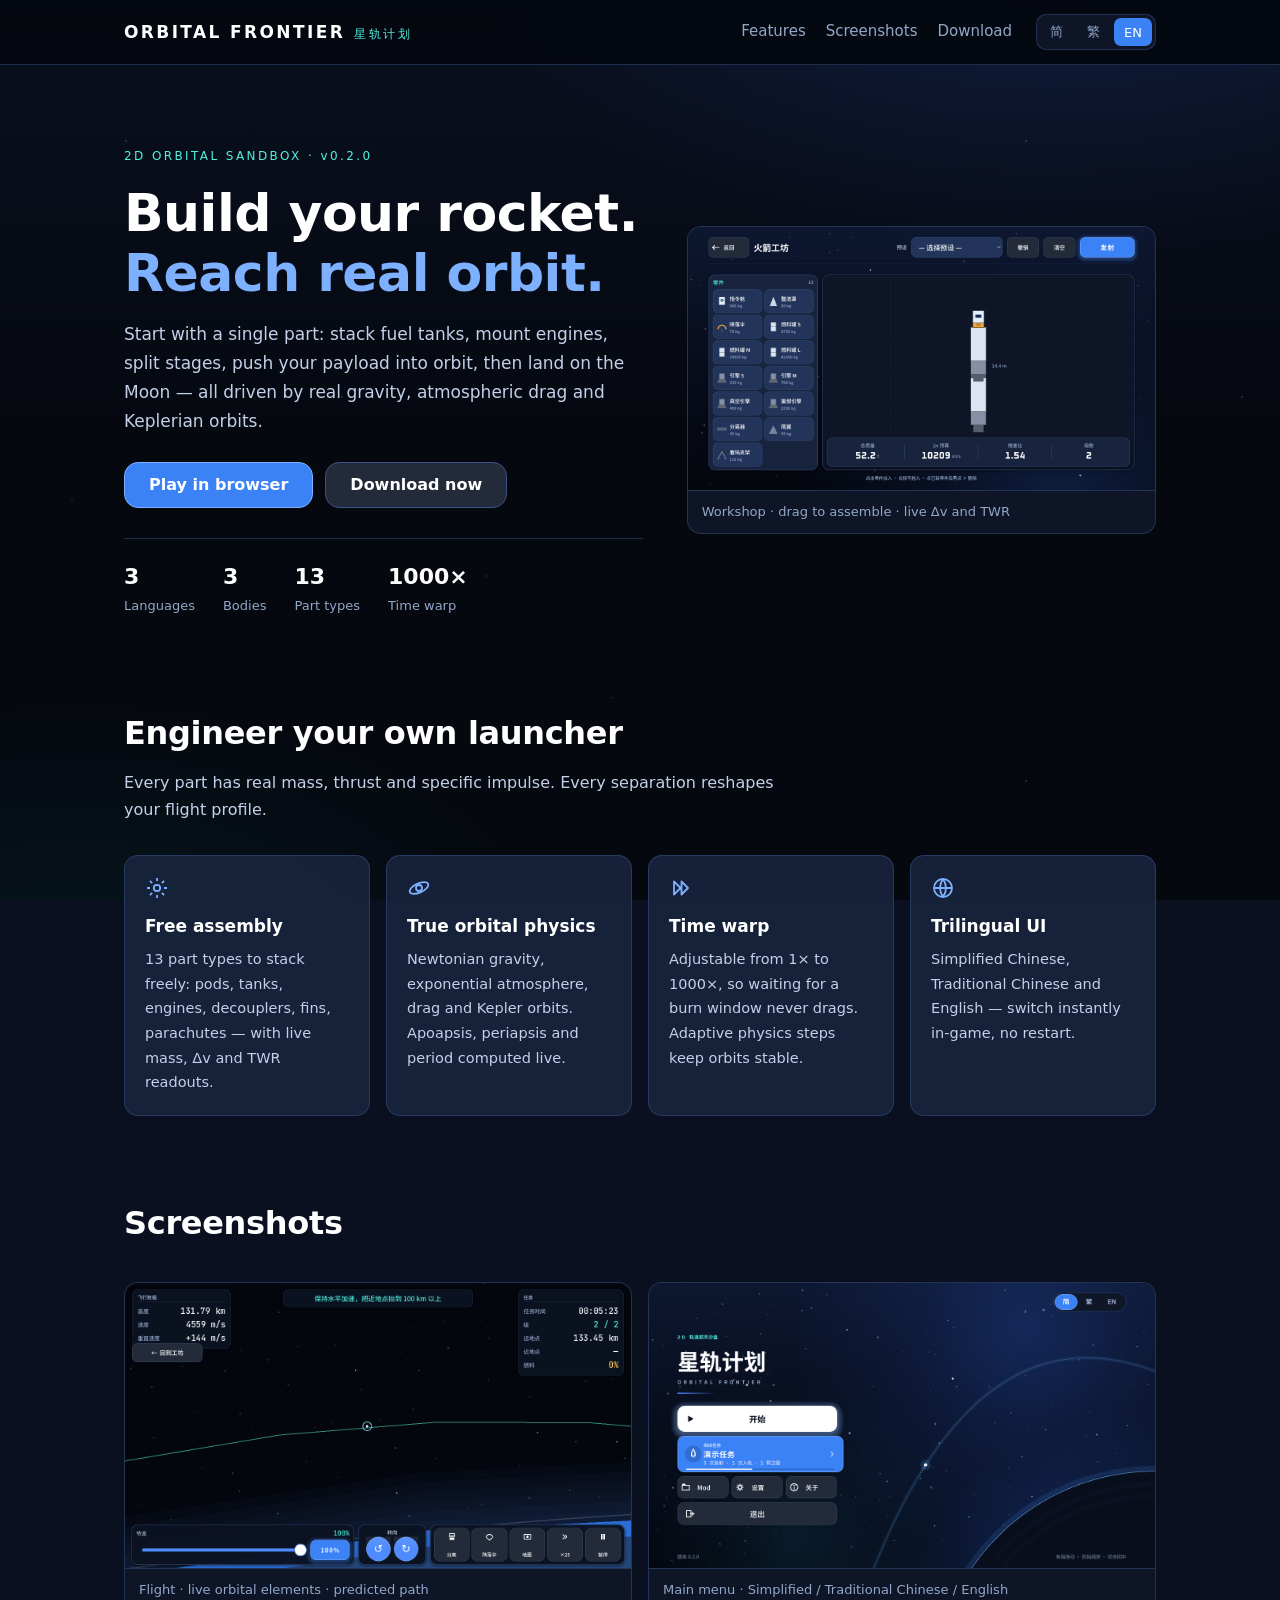
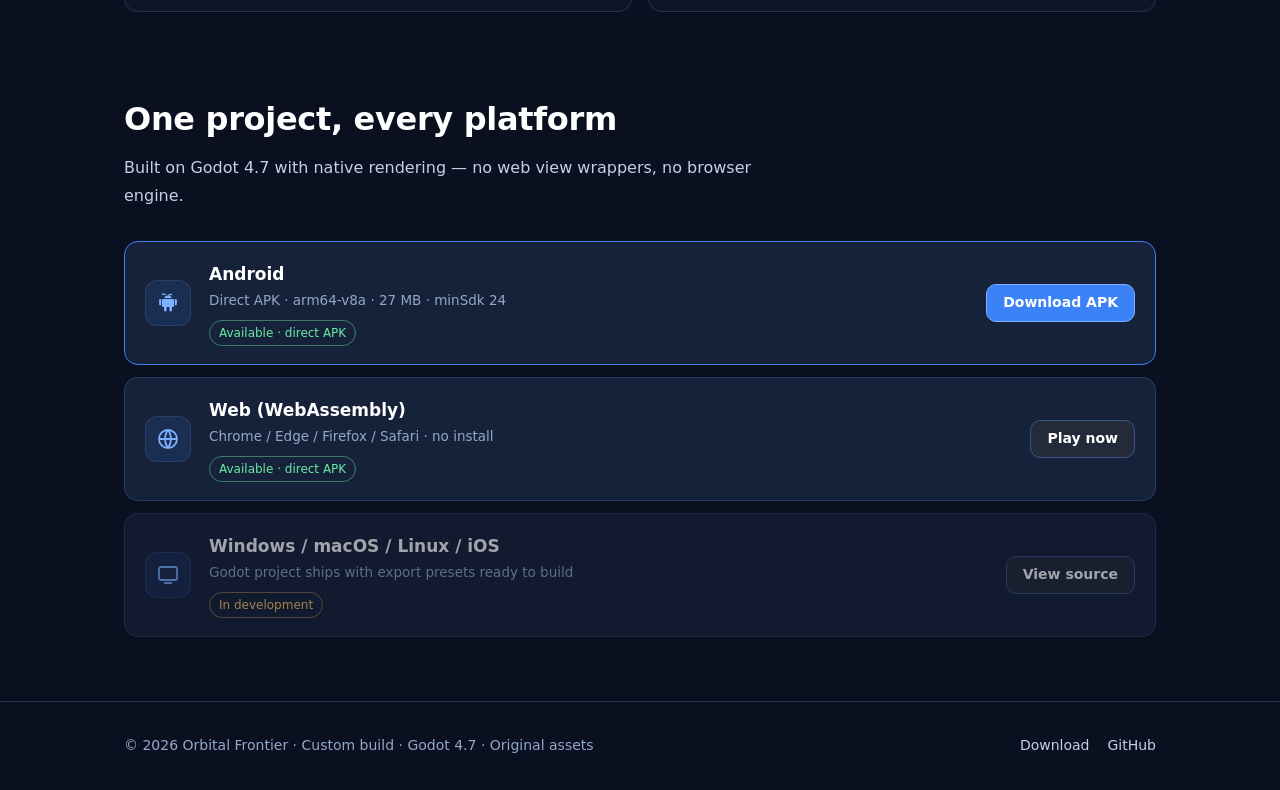
==== commit b0dc4493: "feat(ui): 主菜单重做、页面转场、触屏与动效全面升级 - 主菜单：左栏品牌 + 程序化轨道背景，存档摘要卡片，滑动语言切换，错峰入场 - 全局：页面滑入/缩放转场，按钮按压回弹 + 触感，启动" ====
--- a/website/index.html
+++ b/website/index.html
@@ -33,7 +33,7 @@
 <section class="hero">
   <div class="wrap hero-grid">
     <div class="reveal">
-      <div class="kicker" data-i18n="hero.kicker">2D 轨道航天沙盒 · v0.1.0</div>
+      <div class="kicker" data-i18n="hero.kicker">2D 轨道航天沙盒 · v0.2.0</div>
       <h1><span data-i18n="hero.t1">组装你的火箭</span><br><em data-i18n="hero.t2">飞向真实轨道</em></h1>
       <p class="lede" data-i18n="hero.lede">从一枚零件开始：堆叠燃料罐、挂上引擎、分离级段，把载荷送进轨道，再降落在月球上。全部基于真实的引力、大气阻力与开普勒轨道力学。</p>
       <div class="cta">
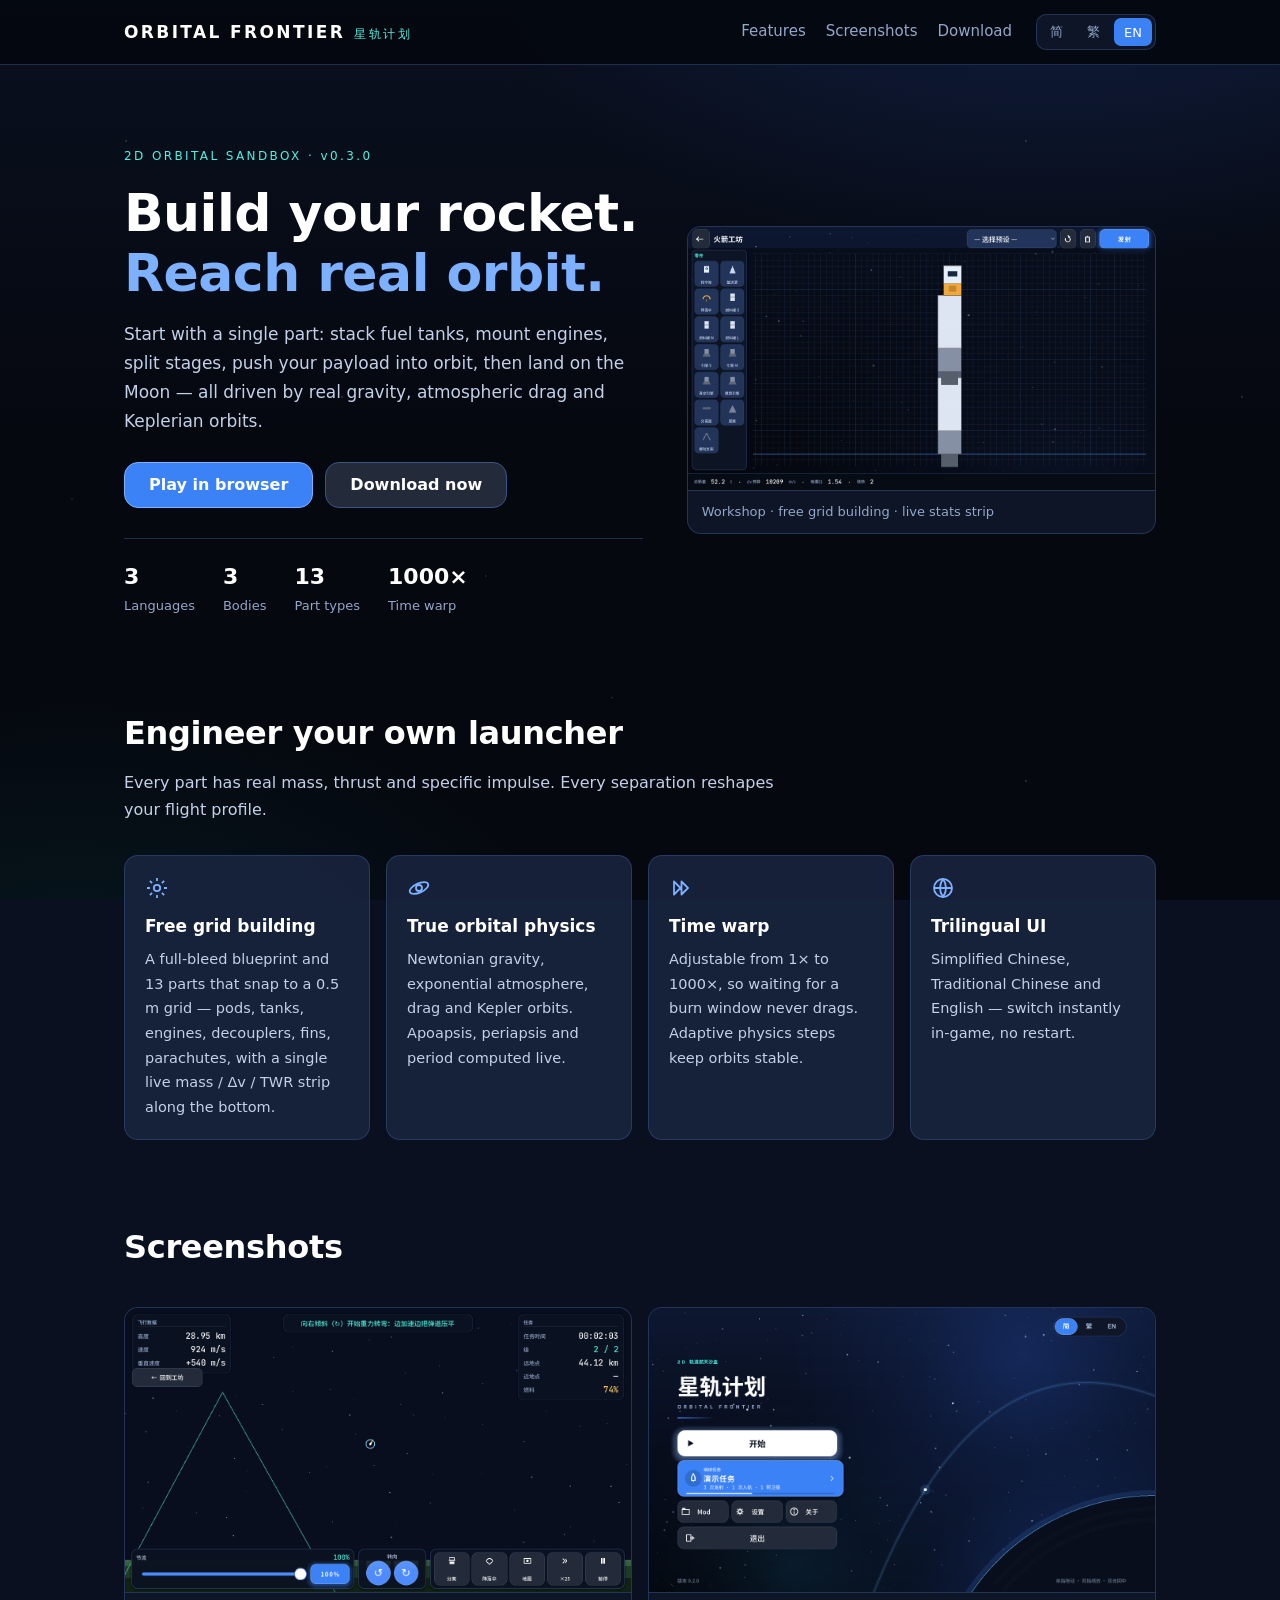
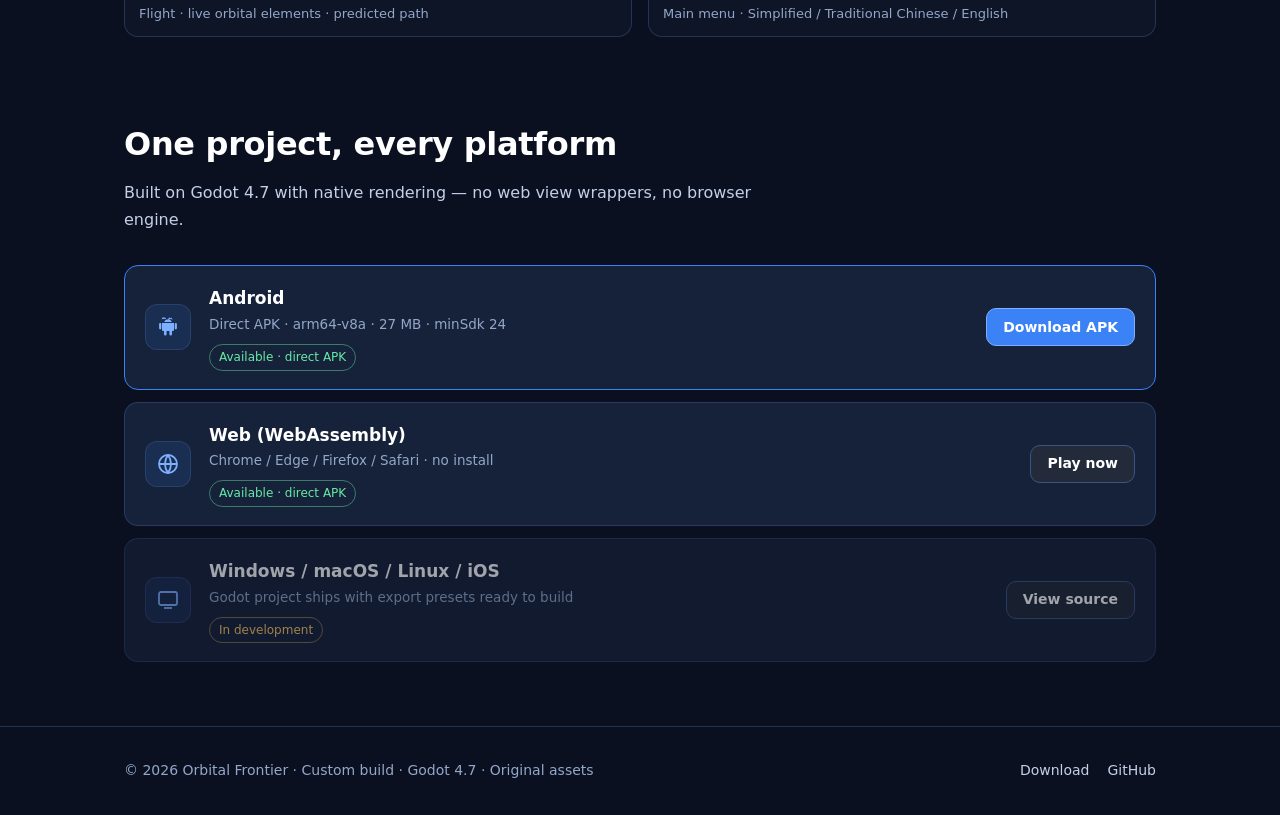
==== commit acbb05fe: "feat: 工坊网格自由建造、蓝图铺满、参数条合并为一条；修复刘海屏画面被裁 - 工坊：蓝图铺满整屏，13 个零件收进左侧双列图标栏 - 网格建造：0.5 m 网格，拖拽自由摆放并吸附，重叠检测、就地" ====
--- a/website/index.html
+++ b/website/index.html
@@ -33,7 +33,7 @@
 <section class="hero">
   <div class="wrap hero-grid">
     <div class="reveal">
-      <div class="kicker" data-i18n="hero.kicker">2D 轨道航天沙盒 · v0.2.0</div>
+      <div class="kicker" data-i18n="hero.kicker">2D 轨道航天沙盒 · v0.3.0</div>
       <h1><span data-i18n="hero.t1">组装你的火箭</span><br><em data-i18n="hero.t2">飞向真实轨道</em></h1>
       <p class="lede" data-i18n="hero.lede">从一枚零件开始：堆叠燃料罐、挂上引擎、分离级段，把载荷送进轨道，再降落在月球上。全部基于真实的引力、大气阻力与开普勒轨道力学。</p>
       <div class="cta">
@@ -49,7 +49,7 @@
     </div>
     <figure class="shot reveal">
       <img src="assets/shots/workshop.png" alt="火箭工坊" loading="lazy">
-      <figcaption data-i18n="shot.workshop">火箭工坊 · 拖拽组装 · 实时 Δv 与推重比</figcaption>
+      <figcaption data-i18n="shot.workshop">火箭工坊 · 网格自由建造 · 底部实时参数条</figcaption>
     </figure>
   </div>
 </section>
@@ -64,8 +64,8 @@
     <div class="grid c4">
       <div class="card reveal">
         <div class="ico"><svg viewBox="0 0 24 24" fill="none" stroke="currentColor" stroke-width="1.8"><circle cx="12" cy="12" r="3.2"/><path d="M12 2v3M12 19v3M2 12h3M19 12h3M4.9 4.9l2.2 2.2M16.9 16.9l2.2 2.2M19.1 4.9l-2.2 2.2M7.1 16.9l-2.2 2.2"/></svg></div>
-        <h3 data-i18n="feat.1.t">自由组装</h3>
-        <p data-i18n="feat.1.d">13 种零件自由堆叠：指令舱、燃料罐、引擎、分离器、尾翼、降落伞……实时显示质量、Δv 与推重比。</p>
+        <h3 data-i18n="feat.1.t">网格自由建造</h3>
+        <p data-i18n="feat.1.d">蓝图铺满整屏，13 种零件在 0.5 m 网格上自由摆放：指令舱、燃料箱、引擎、分离器、尾翼、降落伞……底部一条参数栏实时显示质量、Δv 与推重比。</p>
       </div>
       <div class="card reveal">
         <div class="ico"><svg viewBox="0 0 24 24" fill="none" stroke="currentColor" stroke-width="1.8"><circle cx="12" cy="12" r="3"/><ellipse cx="12" cy="12" rx="10" ry="4.6" transform="rotate(-25 12 12)"/></svg></div>
